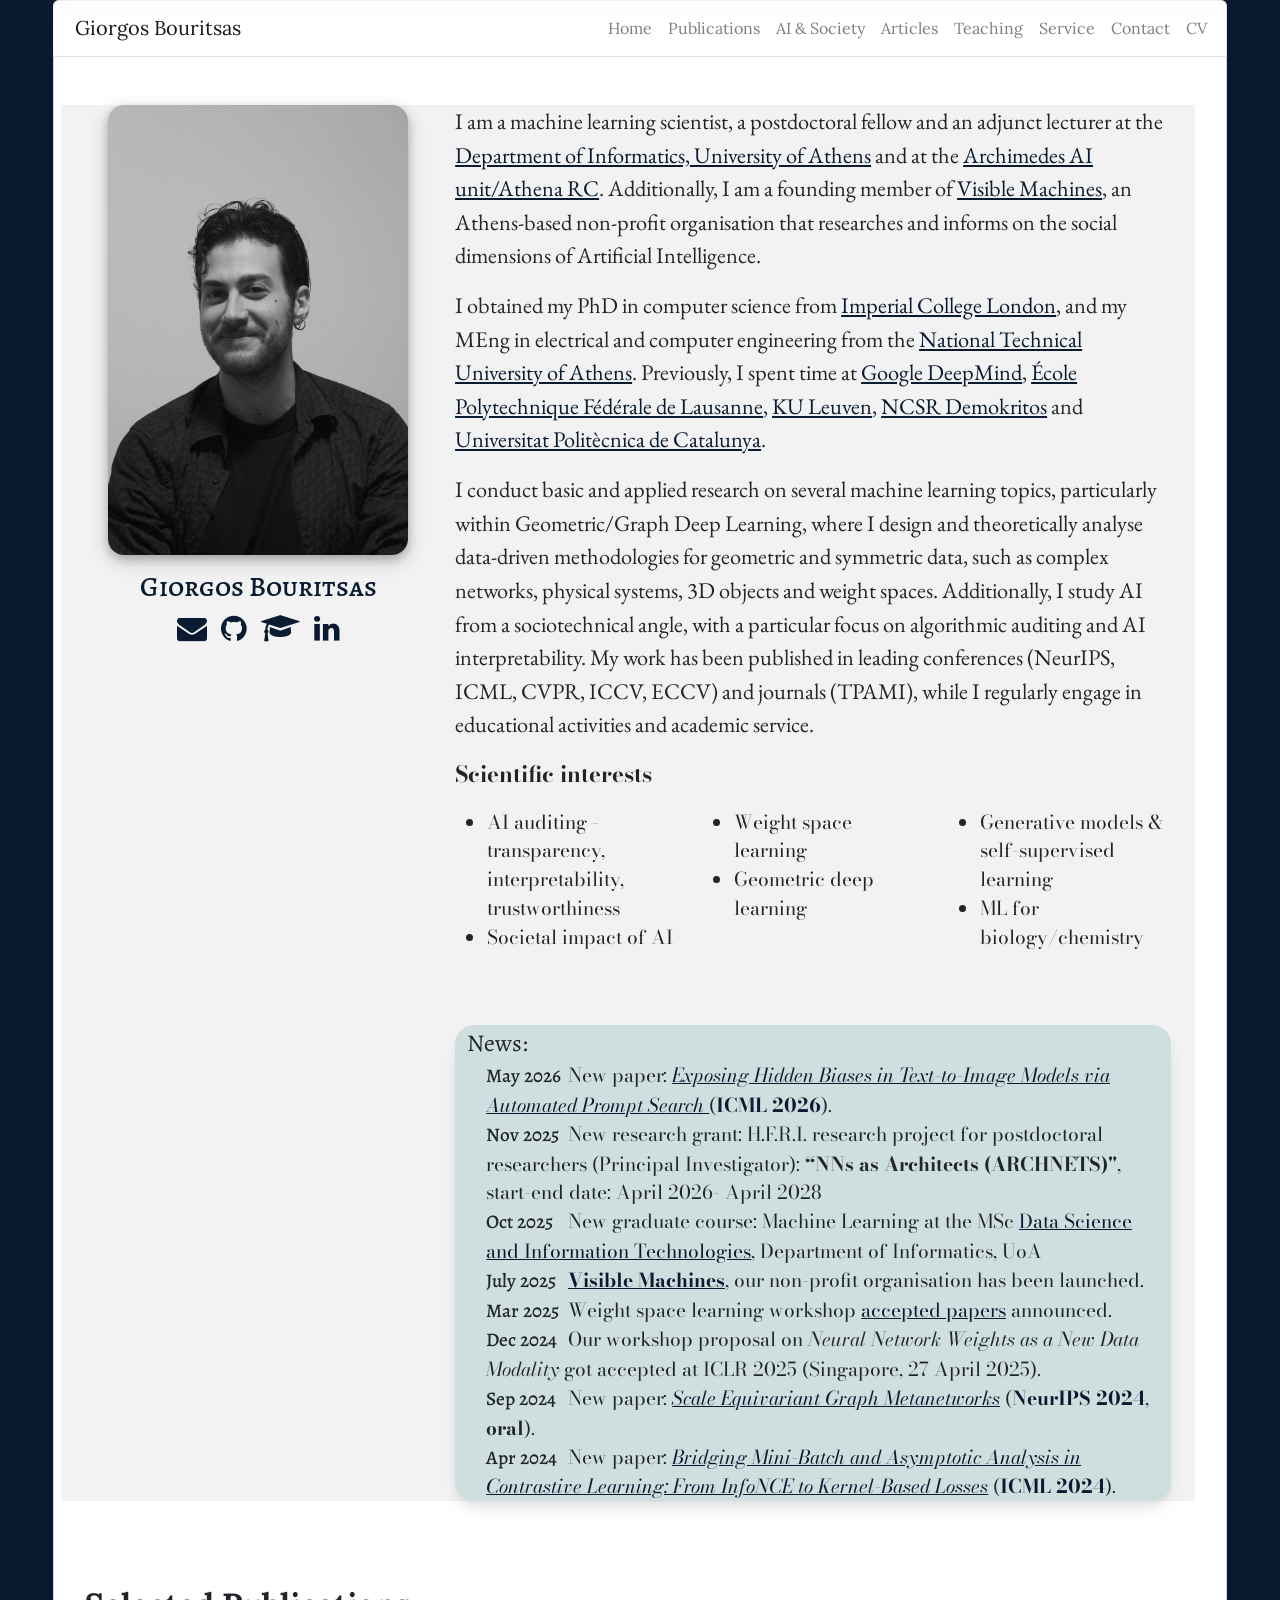
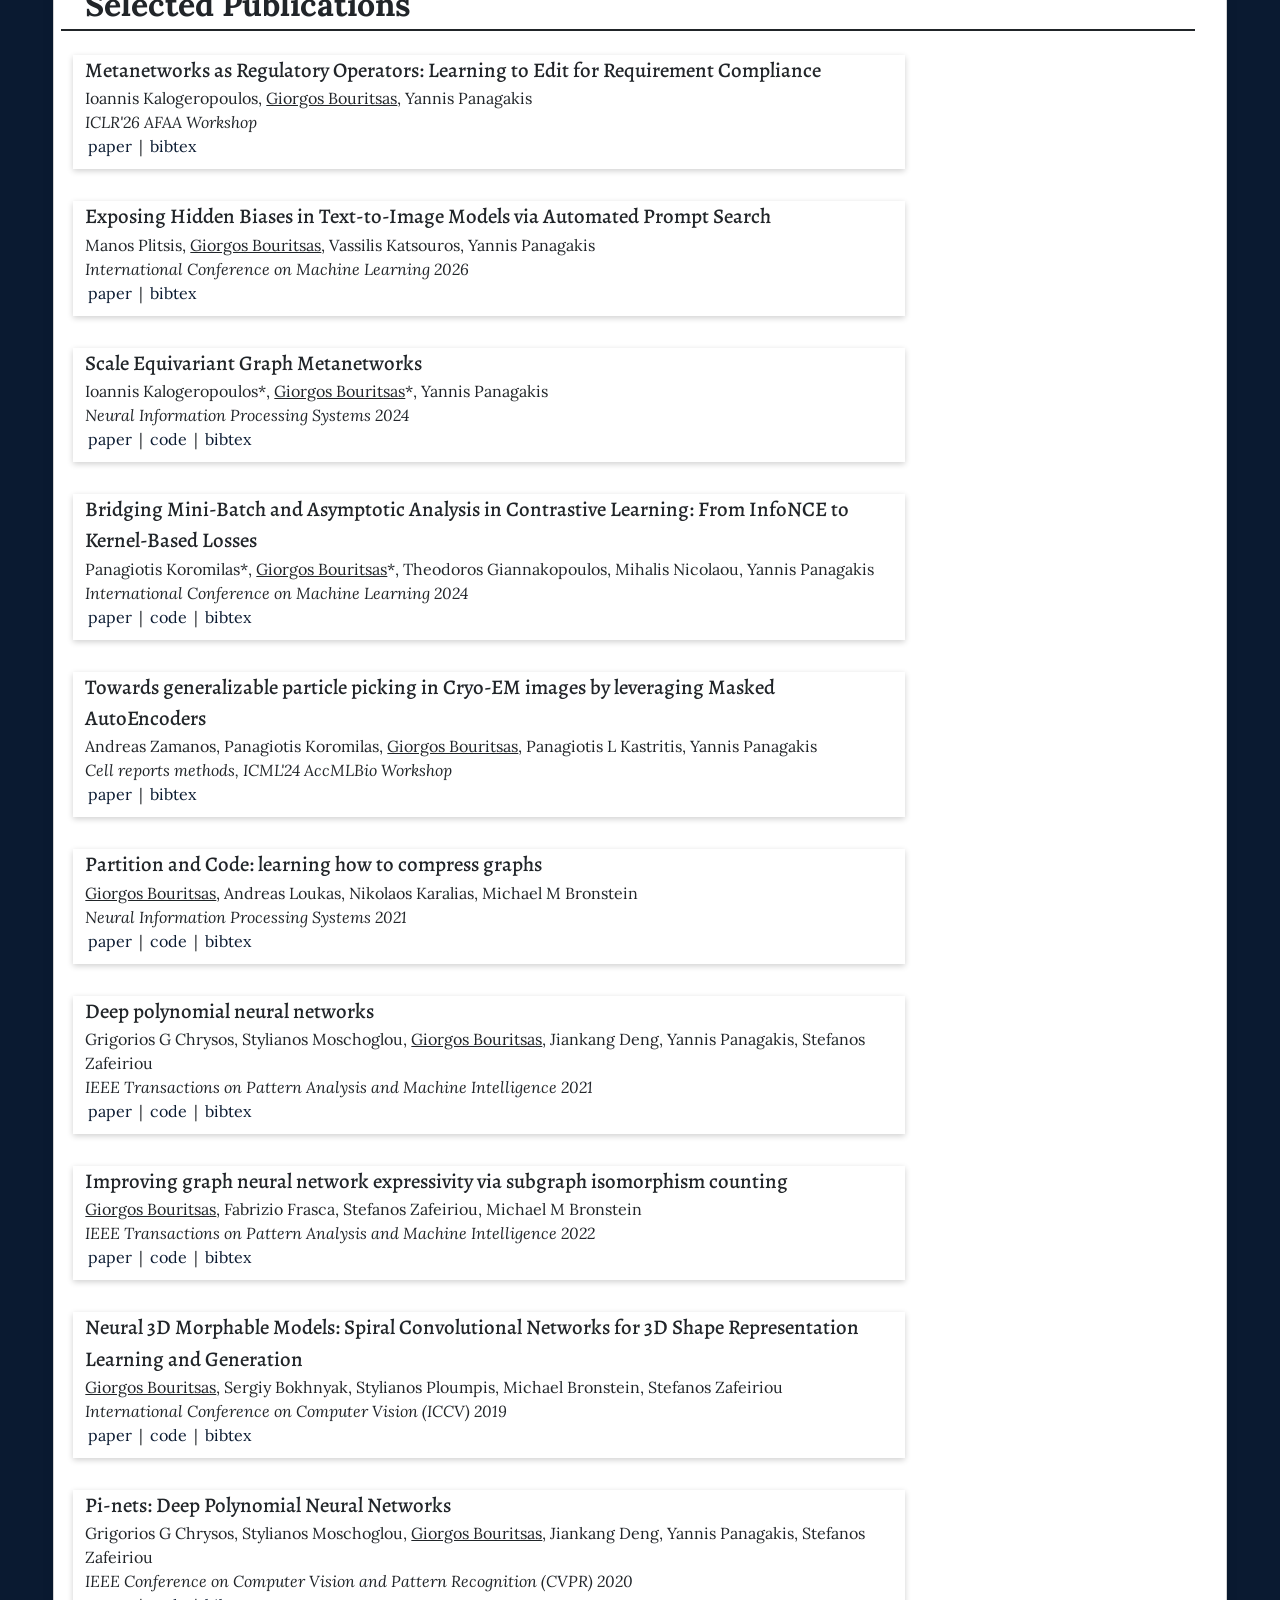
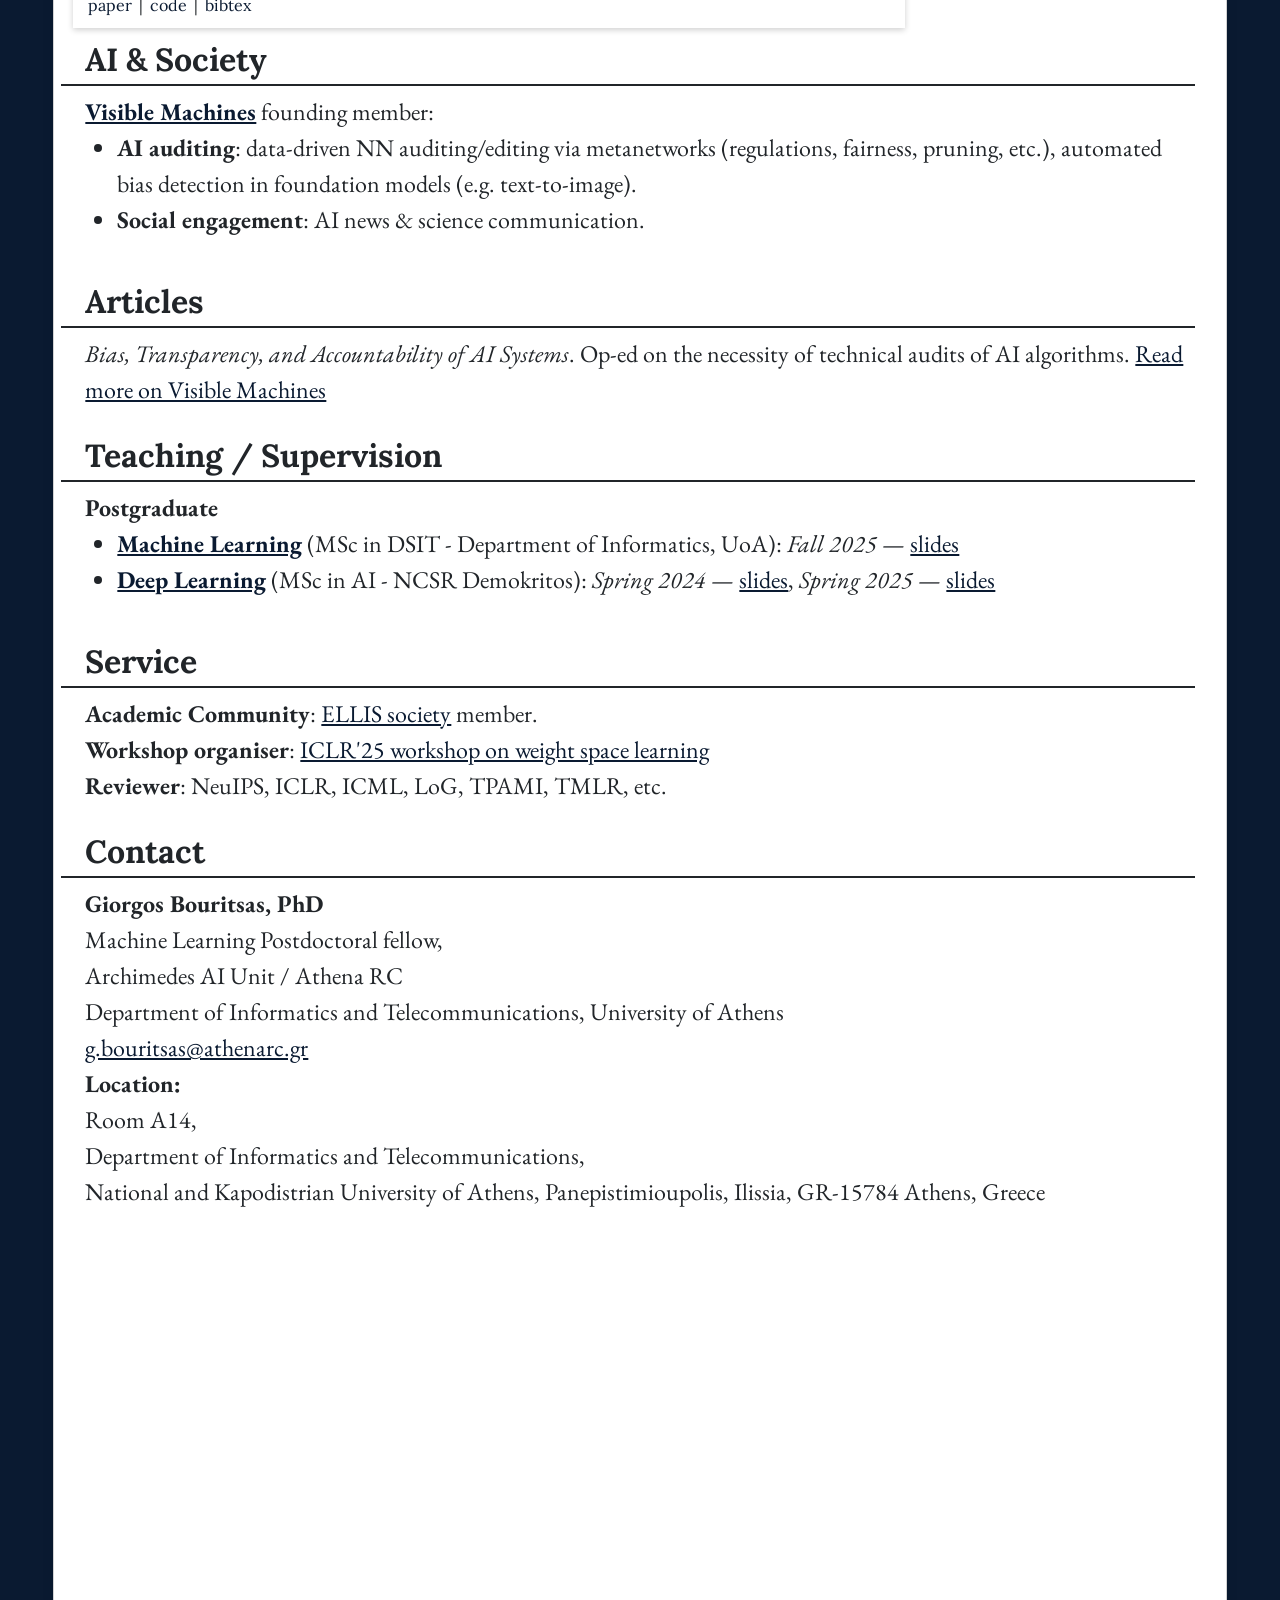
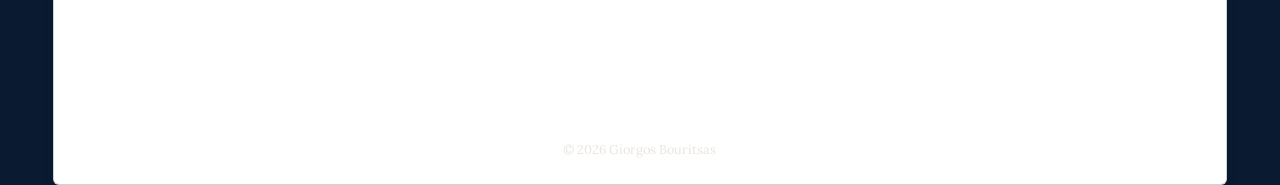
==== index.html @ 0e23f1e1 "deploy: 2d265e0dd29167b93cef895e9d491ebdaa97f7e2" ====
<!DOCTYPE html>
<html lang="en">
<head>
	<meta name="generator" content="Hugo 0.161.1">
  <meta charset="utf-8">
  <meta name="viewport" content="width=device-width, initial-scale=1, shrink-to-fit=no">
  <title>Giorgos Bouritsas</title>

  
  <link rel="preconnect" href="https://fonts.googleapis.com">
  <link rel="preconnect" href="https://fonts.gstatic.com" crossorigin>
  <link href="https://fonts.googleapis.com/css2?family=Alegreya:wght@500&family=Alegreya+SC&family=Lora:wght@400&display=swap" rel="stylesheet">

  
  <link crossorigin="anonymous"
        href="https://stackpath.bootstrapcdn.com/bootstrap/4.1.1/css/bootstrap.min.css"
        integrity="sha384-WskhaSGFgHYWDcbwN70/dfYBj47jz9qbsMId/iRN3ewGhXQFZCSftd1LZCfmhktB"
        rel="stylesheet">

  
  <link href="https://cdnjs.cloudflare.com/ajax/libs/font-awesome/4.7.0/css/font-awesome.min.css" rel="stylesheet">

  
  <link href="/css/css-style.css" rel="stylesheet">

  
  <link href="https://cdn.jsdelivr.net/npm/bootstrap@5.0.1/dist/css/bootstrap.min.css" rel="stylesheet">
  <script crossorigin="anonymous"
          integrity="sha384-Atwg2Pkwv9vp0ygtn1JAojH0nYbwNJLPhwyoVbhoPwBhjQPR5VtM2+xf0Uwh9KtT"
          src="https://cdn.jsdelivr.net/npm/bootstrap@5.0.1/dist/js/bootstrap.min.js"></script>

  
  <link href="https://fonts.googleapis.com/css2?family=Pacifico&family=Caveat&family=Indie+Flower&display=swap" rel="stylesheet">
  <link href="https://fonts.googleapis.com/css2?family=Bodoni+Moda:wght@400;700&display=swap" rel="stylesheet">
  <link href="https://fonts.cdnfonts.com/css/bauhaus-modern" rel="stylesheet">
  <link href="https://fonts.googleapis.com/css2?family=Poppins:wght@400;700&display=swap" rel="stylesheet">
  <link href="https://fonts.googleapis.com/css2?family=EB+Garamond:wght@400;700&display=swap" rel="stylesheet">

  
  <script src="https://identity.netlify.com/v1/netlify-identity-widget.js"></script>
  <script>
    if (window.netlifyIdentity) {
      window.netlifyIdentity.on("init", user => {
        if (!user) {
          window.netlifyIdentity.on("login", () => {
            document.location.href = "/admin/";
          });
        }
      });
    }
  </script>
</head>
<body>
<div id="outer">
  <div id="navbar">
  <nav class="navbar navbar-expand-lg navbar-light border-bottom fixed-top col-11 mx-auto">
    <div class="container-fluid">
      <button class="navbar-toggler" type="button" data-bs-toggle="collapse"
              data-bs-target="#navbarTogglerDemo03" aria-controls="navbarTogglerDemo03"
              aria-expanded="false" aria-label="Toggle navigation">
        <span class="navbar-toggler-icon"></span>
      </button>
      <a class="navbar-brand me-auto order-0 fancy-button" href="#" id="name-item">
        <span id="name-text">Giorgos Bouritsas</span>
      </a>
      <div class="collapse navbar-collapse" id="navbarTogglerDemo03">
        <ul class="navbar-nav ms-auto mt-2 mt-lg-0 order-1">
          <li class="nav-item"><a class="nav-link fancy-button" href="#">Home</a></li>
          <li class="nav-item"><a class="nav-link fancy-button" href="#publications_section">Publications</a></li>
          
          <li class="nav-item">
            <a class="nav-link fancy-button" href="#ai_society">AI &amp; Society</a>
          </li>
          
          <li class="nav-item">
            <a class="nav-link fancy-button" href="#articles">Articles</a>
          </li>
          
          <li class="nav-item">
            <a class="nav-link fancy-button" href="#teaching">Teaching</a>
          </li>
          
          <li class="nav-item">
            <a class="nav-link fancy-button" href="#service">Service</a>
          </li>
          
          <li class="nav-item">
            <a class="nav-link fancy-button" href="#contact">Contact</a>
          </li>
          
          <li class="nav-item"><a class="nav-link fancy-button" href="/files/cv.pdf">CV</a></li>
        </ul>
      </div>
    </div>
  </nav>
</div>

  

<div class="card col-11 mx-auto" id="main">
  <div class="row pt-1 m-1">

    
    <div class="row info-text">
      <div class="col-sm-4">
        <div class="text-center">
          <div class="d-block d-sm-none">
            <img alt="headshot" class="img-fluid center-block about-headshot-mobile" id="portrait-mobile"
                 src="/images/BOURITSAS_medium.jpeg" style="width:300px">
          </div>
          <div class="d-none d-sm-block">
            <img alt="headshot" class="img-fluid center-block about-headshot" id="portrait"
                 src="/images/BOURITSAS_medium.jpeg" style="width:300px">
          </div>
          <p class="h3 pt-sm-3 title-name">Giorgos Bouritsas</p>
          
          <a class="fa fa-envelope" href="mailto:g.bouritsas@athenarc.gr" target="_blank"></a>
          
          
          <a class="fa fa-github" href="https://github.com/gbouritsas" target="_blank"></a>
          
          
          <a class="fa fa-graduation-cap" href="https://scholar.google.com/citations?user=eNUJDXUAAAAJ" target="_blank"></a>
          
          
          <a class="fa fa-linkedin" href="https://www.linkedin.com/in/giorgos-bouritsas/" target="_blank"></a>
          
          
        </div>
      </div>

      <div class="col-sm-8 about-text" id="home">
        <p>I am a machine learning scientist, a postdoctoral fellow and an adjunct lecturer at the
<a href="https://www.di.uoa.gr/en" target="_blank">Department of Informatics, University of Athens</a> and at the <a href="https://archimedesai.gr/en/" target="_blank">Archimedes AI unit/Athena RC</a>.
Additionally, I am a founding member of
<a href="https://visiblemachines.gr/" target="_blank">Visible Machines</a>,
an Athens-based non-profit organisation that researches and informs on the social dimensions of Artificial Intelligence.</p>
<p>I obtained my PhD in computer science from
<a href="https://www.imperial.ac.uk/computing/" target="_blank">Imperial College London</a>,
and my MEng in electrical and computer engineering from the
<a href="https://www.ece.ntua.gr/en" target="_blank">National Technical University of Athens</a>.
Previously, I spent time at
<a href="https://deepmind.google/" target="_blank">Google DeepMind</a>,
<a href="https://lts2.epfl.ch/" target="_blank">École Polytechnique Fédérale de Lausanne</a>,
<a href="https://www.esat.kuleuven.be/psi" target="_blank">KU Leuven</a>,
<a href="https://www.iit.demokritos.gr/el/" target="_blank">NCSR Demokritos</a> and
<a href="https://imatge.upc.edu/web/" target="_blank">Universitat Politècnica de Catalunya</a>.</p>
<p>I conduct basic and applied research on several machine learning topics, particularly within
Geometric/Graph Deep Learning, where I design and theoretically analyse data-driven methodologies
for geometric and symmetric data, such as complex networks, physical systems, 3D objects and weight spaces.
Additionally, I study AI from a sociotechnical angle, with a particular focus on algorithmic auditing
and AI interpretability. My work has been published in leading conferences (NeurIPS, ICML, CVPR, ICCV, ECCV)
and journals (TPAMI), while I regularly engage in educational activities and academic service.</p>


        
        <div class="row" id="research-interests">
          <p style="font-weight:bold">Scientific interests</p>
          
          <div class="col">
            <ul>
              <li>AI auditing - transparency, interpretability, trustworthiness</li><li>Societal impact of AI</li>
            </ul>
          </div>
          
          <div class="col">
            <ul>
              <li>Weight space learning</li><li>Geometric deep learning </li>
            </ul>
          </div>
          
          <div class="col">
            <ul>
              <li>Generative models &amp; self-supervised learning</li><li>ML for biology/chemistry</li>
            </ul>
          </div>
          
        </div>

        
        <div class="container-fluid" id="news">
          <span class="news-title">News:</span>
          <div class="expandable-list">
            <ul>
              
              <li>
                <span class="news-date">May 2026</span>
                <span class="news-entry">New paper:  <a href="https://arxiv.org/abs/2512.08724" target="_blank"><i> Exposing Hidden Biases in Text-to-Image Models via Automated Prompt Search </i></a> (<strong class="news_venue">ICML 2026</strong>).</span>
              </li>
              
              <li>
                <span class="news-date">Nov 2025</span>
                <span class="news-entry">New research grant: H.F.R.I. research project for postdoctoral researchers (Principal Investigator): <strong>&ldquo;NNs as Architects (ARCHNETS)&quot;</strong>, start-end date: April 2026- April 2028</span>
              </li>
              
              <li>
                <span class="news-date">Oct 2025</span>
                <span class="news-entry">New graduate course: Machine Learning at the MSc <a href="https://dsit.di.uoa.gr/" target="_blank">Data Science and Information Technologies</a>, Department of Informatics, UoA</span>
              </li>
              
              <li>
                <span class="news-date">July 2025</span>
                <span class="news-entry"><strong><a href="https://visiblemachines.gr/" target="_blank">Visible Machines</a></strong>, our non-profit organisation has been launched.</span>
              </li>
              
              <li>
                <span class="news-date">Mar 2025</span>
                <span class="news-entry">Weight space learning workshop <a href="https://weight-space-learning.github.io/papers" target="_blank">accepted papers</a> announced.</span>
              </li>
              
              <li>
                <span class="news-date">Dec 2024</span>
                <span class="news-entry">Our workshop proposal on <i>Neural Network Weights as a New Data Modality</i> got accepted at ICLR 2025 (Singapore, 27 April 2025).</span>
              </li>
              
              <li>
                <span class="news-date">Sep 2024</span>
                <span class="news-entry">New paper:  <a href="https://openreview.net/pdf?id=8Fxqn1tZM1" target="_blank"><i>Scale Equivariant Graph Metanetworks</i></a> (<strong class="news_venue">NeurIPS 2024</strong>, <strong>oral</strong>).</span>
              </li>
              
              <li>
                <span class="news-date">Apr 2024</span>
                <span class="news-entry">New paper:  <a href="https://openreview.net/pdf?id=SvvvB5t5EW" target="_blank"><i>Bridging Mini-Batch and Asymptotic Analysis in Contrastive Learning: From InfoNCE to Kernel-Based Losses</i></a> (<strong class="news_venue">ICML 2024</strong>).</span>
              </li>
              
            </ul>
          </div>
        </div>
      </div>
    </div>

    
    <a name="publications"></a>
    <div class="row content-header" id="publications_section">
      <div class="col pr-0"><p>Selected Publications</p></div>
    </div>
    
    <div class="row content-summary pt-4 pb-2">
      <div class="col-xs col-sm-9 my-pub">
        <p class="publication-title">Metanetworks as Regulatory Operators: Learning to Edit for Requirement Compliance</p>
        <p class="publication-authors">
          Ioannis Kalogeropoulos, <u>Giorgos Bouritsas</u>, Yannis Panagakis
        </p>
        <p class="publication-venue">ICLR&#39;26 AFAA Workshop</p>
        <div class="d-flex flex-row flex-wrap pub-links">
          <span><a class="publication-link btn-sm badge-button fancy-button" href="https://arxiv.org/abs/2512.15469" role="button">paper</a></span>
          
          <div class="sep">|</div>
          <span>
            <a class="btn-sm badge-button fancy-button" href="javascript:void(0)" onclick="toggleBibtex(this)" role="button">bibtex</a>
          </span>
        </div>
        <div class="publication-bibtext col-6 code-area" style="display:none">
          <pre class="pup_bibtext"></pre>
          <a class="btn-sm badge-button" href="javascript:void(0)" onclick="copyBibtex(this)">Copy</a>
        </div>
      </div>
    </div>
    
    <div class="row content-summary pt-4 pb-2">
      <div class="col-xs col-sm-9 my-pub">
        <p class="publication-title">Exposing Hidden Biases in Text-to-Image Models via Automated Prompt Search</p>
        <p class="publication-authors">
          Manos Plitsis, <u>Giorgos Bouritsas</u>, Vassilis Katsouros, Yannis Panagakis
        </p>
        <p class="publication-venue">International Conference on Machine Learning 2026</p>
        <div class="d-flex flex-row flex-wrap pub-links">
          <span><a class="publication-link btn-sm badge-button fancy-button" href="https://arxiv.org/abs/2512.08724" role="button">paper</a></span>
          
          <div class="sep">|</div>
          <span>
            <a class="btn-sm badge-button fancy-button" href="javascript:void(0)" onclick="toggleBibtex(this)" role="button">bibtex</a>
          </span>
        </div>
        <div class="publication-bibtext col-6 code-area" style="display:none">
          <pre class="pup_bibtext">@inproceedings{plitsis2026exposing,
  title={Exposing Hidden Biases in Text-to-Image Models via Automated Prompt Search},
  author={Plitsis, Manos and Bouritsas, Giorgos and Katsouros, Vassilis and Panagakis, Yannis},
  booktitle={International Conference on Machine Learning},
  year={2026}
}</pre>
          <a class="btn-sm badge-button" href="javascript:void(0)" onclick="copyBibtex(this)">Copy</a>
        </div>
      </div>
    </div>
    
    <div class="row content-summary pt-4 pb-2">
      <div class="col-xs col-sm-9 my-pub">
        <p class="publication-title">Scale Equivariant Graph Metanetworks</p>
        <p class="publication-authors">
          Ioannis Kalogeropoulos*, <u>Giorgos Bouritsas</u>*, Yannis Panagakis
        </p>
        <p class="publication-venue">Neural Information Processing Systems 2024</p>
        <div class="d-flex flex-row flex-wrap pub-links">
          <span><a class="publication-link btn-sm badge-button fancy-button" href="https://openreview.net/pdf?id=8Fxqn1tZM1" role="button">paper</a></span>
          
          <div class="sep">|</div>
          <span><a class="publication-code btn-sm badge-button fancy-button" href="https://github.com/jkalogero/scalegmn" role="button">code</a></span>
          
          <div class="sep">|</div>
          <span>
            <a class="btn-sm badge-button fancy-button" href="javascript:void(0)" onclick="toggleBibtex(this)" role="button">bibtex</a>
          </span>
        </div>
        <div class="publication-bibtext col-6 code-area" style="display:none">
          <pre class="pup_bibtext">@inproceedings{
kalogeropoulos2024scale,
title={Scale Equivariant Graph Metanetworks},
author={Ioannis Kalogeropoulos and Giorgos Bouritsas and Yannis Panagakis},
booktitle={The Thirty-eighth Annual Conference on Neural Information Processing Systems},
year={2024},
url={https://openreview.net/forum?id=8Fxqn1tZM1}
}</pre>
          <a class="btn-sm badge-button" href="javascript:void(0)" onclick="copyBibtex(this)">Copy</a>
        </div>
      </div>
    </div>
    
    <div class="row content-summary pt-4 pb-2">
      <div class="col-xs col-sm-9 my-pub">
        <p class="publication-title">Bridging Mini-Batch and Asymptotic Analysis in Contrastive Learning: From InfoNCE to Kernel-Based Losses</p>
        <p class="publication-authors">
          Panagiotis Koromilas*, <u>Giorgos Bouritsas</u>*, Theodoros Giannakopoulos, Mihalis Nicolaou, Yannis Panagakis
        </p>
        <p class="publication-venue">International Conference on Machine Learning 2024</p>
        <div class="d-flex flex-row flex-wrap pub-links">
          <span><a class="publication-link btn-sm badge-button fancy-button" href="https://openreview.net/pdf?id=SvvvB5t5EW" role="button">paper</a></span>
          
          <div class="sep">|</div>
          <span><a class="publication-code btn-sm badge-button fancy-button" href="https://github.com/pakoromilas/DHEL-KCL" role="button">code</a></span>
          
          <div class="sep">|</div>
          <span>
            <a class="btn-sm badge-button fancy-button" href="javascript:void(0)" onclick="toggleBibtex(this)" role="button">bibtex</a>
          </span>
        </div>
        <div class="publication-bibtext col-6 code-area" style="display:none">
          <pre class="pup_bibtext">@inproceedings{koromilasbridging,
  title={Bridging Mini-Batch and Asymptotic Analysis in Contrastive Learning},
  author={Koromilas, Panagiotis and Bouritsas, Giorgos and Giannakopoulos, Theodoros and Nicolaou, Mihalis and Panagakis, Yannis},
  booktitle={Forty-first International Conference on Machine Learning},
  year={2024}
}</pre>
          <a class="btn-sm badge-button" href="javascript:void(0)" onclick="copyBibtex(this)">Copy</a>
        </div>
      </div>
    </div>
    
    <div class="row content-summary pt-4 pb-2">
      <div class="col-xs col-sm-9 my-pub">
        <p class="publication-title">Towards generalizable particle picking in Cryo-EM images by leveraging Masked AutoEncoders</p>
        <p class="publication-authors">
          Andreas Zamanos, Panagiotis Koromilas, <u>Giorgos Bouritsas</u>, Panagiotis L Kastritis, Yannis Panagakis
        </p>
        <p class="publication-venue">Cell reports methods, ICML&#39;24 AccMLBio Workshop</p>
        <div class="d-flex flex-row flex-wrap pub-links">
          <span><a class="publication-link btn-sm badge-button fancy-button" href="https://openreview.net/pdf?id=0gOL4G02CG" role="button">paper</a></span>
          
          <div class="sep">|</div>
          <span>
            <a class="btn-sm badge-button fancy-button" href="javascript:void(0)" onclick="toggleBibtex(this)" role="button">bibtex</a>
          </span>
        </div>
        <div class="publication-bibtext col-6 code-area" style="display:none">
          <pre class="pup_bibtext">@article{zamanos2025self,
  title={Self-supervised learning for generalizable particle picking in cryo-EM micrographs},
  author={Zamanos, Andreas and Koromilas, Panagiotis and Bouritsas, Giorgos and Kastritis, Panagiotis L and Panagakis, Yannis},
  journal={Cell reports methods},
  volume={5},
  number={7},
  year={2025},
  publisher={Elsevier}
}</pre>
          <a class="btn-sm badge-button" href="javascript:void(0)" onclick="copyBibtex(this)">Copy</a>
        </div>
      </div>
    </div>
    
    <div class="row content-summary pt-4 pb-2">
      <div class="col-xs col-sm-9 my-pub">
        <p class="publication-title">Partition and Code: learning how to compress graphs</p>
        <p class="publication-authors">
          <u>Giorgos Bouritsas</u>, Andreas Loukas, Nikolaos Karalias, Michael M Bronstein
        </p>
        <p class="publication-venue">Neural Information Processing Systems 2021</p>
        <div class="d-flex flex-row flex-wrap pub-links">
          <span><a class="publication-link btn-sm badge-button fancy-button" href="https://proceedings.neurips.cc/paper_files/paper/2021/file/9a4d6e8685bd057e4f68930bd7c8ecc0-Paper.pdf" role="button">paper</a></span>
          
          <div class="sep">|</div>
          <span><a class="publication-code btn-sm badge-button fancy-button" href="https://github.com/gbouritsas/PnC/" role="button">code</a></span>
          
          <div class="sep">|</div>
          <span>
            <a class="btn-sm badge-button fancy-button" href="javascript:void(0)" onclick="toggleBibtex(this)" role="button">bibtex</a>
          </span>
        </div>
        <div class="publication-bibtext col-6 code-area" style="display:none">
          <pre class="pup_bibtext">@article{bouritsas2021partition,
  title={Partition and code: learning how to compress graphs},
  author={Bouritsas, Giorgos and Loukas, Andreas and Karalias, Nikolaos and Bronstein, Michael},
  journal={Advances in Neural Information Processing Systems},
  volume={34},
  pages={18603--18619},
  year={2021}
}</pre>
          <a class="btn-sm badge-button" href="javascript:void(0)" onclick="copyBibtex(this)">Copy</a>
        </div>
      </div>
    </div>
    
    <div class="row content-summary pt-4 pb-2">
      <div class="col-xs col-sm-9 my-pub">
        <p class="publication-title">Deep polynomial neural networks</p>
        <p class="publication-authors">
          Grigorios G Chrysos, Stylianos Moschoglou, <u>Giorgos Bouritsas</u>, Jiankang Deng, Yannis Panagakis, Stefanos Zafeiriou
        </p>
        <p class="publication-venue">IEEE Transactions on Pattern Analysis and Machine Intelligence 2021</p>
        <div class="d-flex flex-row flex-wrap pub-links">
          <span><a class="publication-link btn-sm badge-button fancy-button" href="https://ieeexplore.ieee.org/stamp/stamp.jsp?tp=&amp;arnumber=9353253" role="button">paper</a></span>
          
          <div class="sep">|</div>
          <span><a class="publication-code btn-sm badge-button fancy-button" href="https://github.com/grigorisg9gr/polynomial_nets" role="button">code</a></span>
          
          <div class="sep">|</div>
          <span>
            <a class="btn-sm badge-button fancy-button" href="javascript:void(0)" onclick="toggleBibtex(this)" role="button">bibtex</a>
          </span>
        </div>
        <div class="publication-bibtext col-6 code-area" style="display:none">
          <pre class="pup_bibtext">@article{chrysos2021deep,
  title={Deep polynomial neural networks},
  author={Chrysos, Grigorios G and others},
  journal={IEEE TPAMI},
  volume={44},
  number={8},
  pages={4021--4034},
  year={2021}
}</pre>
          <a class="btn-sm badge-button" href="javascript:void(0)" onclick="copyBibtex(this)">Copy</a>
        </div>
      </div>
    </div>
    
    <div class="row content-summary pt-4 pb-2">
      <div class="col-xs col-sm-9 my-pub">
        <p class="publication-title">Improving graph neural network expressivity via subgraph isomorphism counting</p>
        <p class="publication-authors">
          <u>Giorgos Bouritsas</u>, Fabrizio Frasca, Stefanos Zafeiriou, Michael M Bronstein
        </p>
        <p class="publication-venue">IEEE Transactions on Pattern Analysis and Machine Intelligence 2022</p>
        <div class="d-flex flex-row flex-wrap pub-links">
          <span><a class="publication-link btn-sm badge-button fancy-button" href="https://ieeexplore.ieee.org/stamp/stamp.jsp?tp=&amp;arnumber=9721082" role="button">paper</a></span>
          
          <div class="sep">|</div>
          <span><a class="publication-code btn-sm badge-button fancy-button" href="https://github.com/gbouritsas/GSN/" role="button">code</a></span>
          
          <div class="sep">|</div>
          <span>
            <a class="btn-sm badge-button fancy-button" href="javascript:void(0)" onclick="toggleBibtex(this)" role="button">bibtex</a>
          </span>
        </div>
        <div class="publication-bibtext col-6 code-area" style="display:none">
          <pre class="pup_bibtext">@article{bouritsas2022improving,
  title={Improving graph neural network expressivity via subgraph isomorphism counting},
  author={Bouritsas, Giorgos and Frasca, Fabrizio and Zafeiriou, Stefanos and Bronstein, Michael M},
  journal={IEEE TPAMI},
  volume={45},
  number={1},
  pages={657--668},
  year={2022}
}</pre>
          <a class="btn-sm badge-button" href="javascript:void(0)" onclick="copyBibtex(this)">Copy</a>
        </div>
      </div>
    </div>
    
    <div class="row content-summary pt-4 pb-2">
      <div class="col-xs col-sm-9 my-pub">
        <p class="publication-title">Neural 3D Morphable Models: Spiral Convolutional Networks for 3D Shape Representation Learning and Generation</p>
        <p class="publication-authors">
          <u>Giorgos Bouritsas</u>, Sergiy Bokhnyak, Stylianos Ploumpis, Michael Bronstein, Stefanos Zafeiriou
        </p>
        <p class="publication-venue">International Conference on Computer Vision (ICCV) 2019</p>
        <div class="d-flex flex-row flex-wrap pub-links">
          <span><a class="publication-link btn-sm badge-button fancy-button" href="https://openaccess.thecvf.com/content_ICCV_2019/papers/Bouritsas_Neural_3D_Morphable_Models_Spiral_Convolutional_Networks_for_3D_Shape_ICCV_2019_paper.pdf" role="button">paper</a></span>
          
          <div class="sep">|</div>
          <span><a class="publication-code btn-sm badge-button fancy-button" href="https://github.com/gbouritsas/Neural3DMM" role="button">code</a></span>
          
          <div class="sep">|</div>
          <span>
            <a class="btn-sm badge-button fancy-button" href="javascript:void(0)" onclick="toggleBibtex(this)" role="button">bibtex</a>
          </span>
        </div>
        <div class="publication-bibtext col-6 code-area" style="display:none">
          <pre class="pup_bibtext">@inproceedings{bouritsas2019neural,
  title={Neural 3d morphable models},
  author={Bouritsas, Giorgos and Bokhnyak, Sergiy and Ploumpis, Stylianos and Bronstein, Michael and Zafeiriou, Stefanos},
  booktitle={ICCV},
  pages={7213--7222},
  year={2019}
}</pre>
          <a class="btn-sm badge-button" href="javascript:void(0)" onclick="copyBibtex(this)">Copy</a>
        </div>
      </div>
    </div>
    
    <div class="row content-summary pt-4 pb-2">
      <div class="col-xs col-sm-9 my-pub">
        <p class="publication-title">Pi-nets: Deep Polynomial Neural Networks</p>
        <p class="publication-authors">
          Grigorios G Chrysos, Stylianos Moschoglou, <u>Giorgos Bouritsas</u>, Jiankang Deng, Yannis Panagakis, Stefanos Zafeiriou
        </p>
        <p class="publication-venue">IEEE Conference on Computer Vision and Pattern Recognition (CVPR) 2020</p>
        <div class="d-flex flex-row flex-wrap pub-links">
          <span><a class="publication-link btn-sm badge-button fancy-button" href="https://openaccess.thecvf.com/content_CVPR_2020/papers/Chrysos_P-nets_Deep_Polynomial_Neural_Networks_CVPR_2020_paper.pdf" role="button">paper</a></span>
          
          <div class="sep">|</div>
          <span><a class="publication-code btn-sm badge-button fancy-button" href="https://github.com/grigorisg9gr/polynomial_nets" role="button">code</a></span>
          
          <div class="sep">|</div>
          <span>
            <a class="btn-sm badge-button fancy-button" href="javascript:void(0)" onclick="toggleBibtex(this)" role="button">bibtex</a>
          </span>
        </div>
        <div class="publication-bibtext col-6 code-area" style="display:none">
          <pre class="pup_bibtext">@inproceedings{chrysos2020p,
  title={P-nets: Deep polynomial neural networks},
  author={Chrysos, Grigorios G and others},
  booktitle={CVPR},
  pages={7325--7335},
  year={2020}
}</pre>
          <a class="btn-sm badge-button" href="javascript:void(0)" onclick="copyBibtex(this)">Copy</a>
        </div>
      </div>
    </div>
    

    
    
    <div class="row content-header" id="ai_society">
      <div class="col pr-0"><p>AI &amp; Society</p></div>
    </div>
    <div class="section-content mt-2 mb-4">
      <p><strong><a href="https://visiblemachines.gr/">Visible Machines</a></strong> founding member:</p>
<ul>
<li><strong>AI auditing</strong>: data-driven NN auditing/editing via metanetworks (regulations, fairness, pruning, etc.), automated bias detection in foundation models (e.g. text-to-image).</li>
<li><strong>Social engagement</strong>: AI news &amp; science communication.</li>
</ul>
      
    </div>
    
    <div class="row content-header" id="articles">
      <div class="col pr-0"><p>Articles</p></div>
    </div>
    <div class="section-content mt-2 mb-4">
      <em>Bias, Transparency, and Accountability of AI Systems</em>. Op-ed on the necessity of technical audits of AI algorithms. <a href="https://visiblemachines.gr/en/node/154">Read more on Visible Machines</a>
      
    </div>
    
    <div class="row content-header" id="teaching">
      <div class="col pr-0"><p>Teaching / Supervision</p></div>
    </div>
    <div class="section-content mt-2 mb-4">
      <p><strong>Postgraduate</strong></p>
<ul>
<li>
<p><strong><a href="https://eclass.uoa.gr/courses/DI443/">Machine Learning</a></strong> (MSc in DSIT - Department of Informatics, UoA): <em>Fall 2025</em> — <a href="https://drive.google.com/drive/u/0/folders/11O0yzENT6y2c8ZH-d10Mzy80tij0XuGB">slides</a></p>
</li>
<li>
<p><strong><a href="https://msc-ai.iit.demokritos.gr/en/classes/deep-learning">Deep Learning</a></strong> (MSc in AI - NCSR Demokritos): <em>Spring 2024</em> — <a href="https://drive.google.com/drive/folders/1eZ_cbhfERj8_L4L84cn9EgnIf-nOHP8B">slides</a>, <em>Spring 2025</em> — <a href="https://drive.google.com/drive/folders/1qo6KdGuGLkxbEExrTrQ2BciU5ygUwPDy?usp=sharing">slides</a></p>
</li>
</ul>

      
    </div>
    
    <div class="row content-header" id="service">
      <div class="col pr-0"><p>Service</p></div>
    </div>
    <div class="section-content mt-2 mb-4">
      <p><strong>Academic Community</strong>: <a href="https://ellis.eu/">ELLIS society</a> member.</p>
<p><strong>Workshop organiser</strong>: <a href="https://weight-space-learning.github.io/">ICLR'25 workshop on weight space learning</a></p>
<p><strong>Reviewer</strong>: NeuIPS, ICLR, ICML, LoG, TPAMI, TMLR, etc.</p>

      
    </div>
    
    <div class="row content-header" id="contact">
      <div class="col pr-0"><p>Contact</p></div>
    </div>
    <div class="section-content mt-2 mb-4">
      <p><strong>Giorgos Bouritsas, PhD</strong></p>
<p>Machine Learning Postdoctoral fellow,</p>
<p>Archimedes AI Unit / Athena RC</p>
<p>Department of Informatics and Telecommunications, University of Athens</p>
<p><a href="mailto:g.bouritsas@athenarc.gr">g.bouritsas@athenarc.gr</a></p>
<p><strong>Location:</strong></p>
<p>Room A14,</p>
<p>Department of Informatics and Telecommunications,</p>
<p>National and Kapodistrian University of Athens, Panepistimioupolis, Ilissia, GR-15784 Athens, Greece</p>

      
      <iframe src="https://www.google.com/maps/embed?pb=!1m14!1m8!1m3!1d12581.541160873434!2d23.7665108!3d37.9681368!3m2!1i1024!2i768!4f13.1!3m3!1m2!1s0x0%3A0x9e1a1dd511c44165!2sDepartment%20of%20Informatics%20and%20Telecommunications!5e0!3m2!1sen!2sgr!4v1652990436875!5m2!1sen!2sgr"
              width="600" height="450" style="border:0;margin-top:1em;" allowfullscreen="" loading="lazy"
              referrerpolicy="no-referrer-when-downgrade"></iframe>
      
    </div>
    

  </div>

  <footer class="footer-text">
    <div class="container-fluid p-0 m-0">
      <div class="row no-gutters text-center d-flex justify-content-center m-0">
        <div class="p-2">
          <p class="text-center">© 2026 <a href="#" id="footer-name">Giorgos Bouritsas</a></p>
        </div>
      </div>
    </div>
  </footer>
</div>

</div>
<script src="/js/bibtex.js"></script>
</body>
</html>
---- css/css-style.css ----
:root {
    /* --blue: #54A0FF; */
    --blue: #0A1A31;
    /*--blue: #0A1A31;*/
    --dark_blue: #0A1A31;
    /*--dark_blue: #295F98;*/
    --white: #ffffff;
    /*--cream: #EAE4DD;*/
    --cream: #ffffff;
}

html {
  background-color: #ffffff;
  font-size: 100%;
  height: 100%;
  margin: 0;
  padding: 0;
  /*overflow: hidden;*/
  overscroll-behavior: none;
  width: 100;
}

body {
  font-size: 1.5rem;
  font-family: 'Lato', sans-serif !important;
  font-family: 'Lora', serif !important;
  background-color: var(--dark_blue) /*#333c40*/ !important; /*#444*/
  font-family: "Bodoni MT", serif;
  scroll-behavior: smooth;
  margin: 0;
  padding: 0;
  overflow:auto  !important;
  min-height: 100%;
  height: 100%;
  width: 100%;
}

#outer {
  background-color: var(--dark_blue) /*#333c40*/ !important; /*#444*/
  margin: 0;
  padding: 0;
}

/* Link colors */
a:link {
    color: var(--blue);
}
a:visited {
    color: var(--blue);
}
a:hover {
    color: var(--blue) !important;
}
a:active {
    color: var(--blue);
}

.footer-text {
  font-size: 0.8rem;
  font-weight: lighter;
  text-decoration: none;
  margin-top: 10px !important;
  text-align: center;
  color: #eae4dd !important;
}
#footer-name {
  text-decoration: none;
  color: inherit;
}
.about-text p {
  font-size: 1.4rem;
}

.about-headshot-mobile {
  max-width: 60%;
}

.title-name {
  font-family: 'Alegreya SC', serif;
  font-size: 2.1em;
  line-height: 90%;
  font-weight:500;
  color: var(--dark_blue) !important;
}
.title-email {
  font-size: 1.2rem;
}
.title-small{
  font-size: 1.1rem;
}

.info-text {
  background-color: #f2f2f2;
}


.link-button {
  font-family: 'Alegreya', serif;
  font-size: 2rem;
  color: var(--blue);
}

.link-button-small {
  font-family: 'Alegreya', serif;
  font-size: 1.5rem;
  padding-left: .5rem;
  padding-right: .5rem;
  color: var(--blue);
}

.drop-shadow {
  box-shadow: 0 4px 8px 0 rgba(0, 0, 0, 0.2), 0 6px 20px 0 rgba(0, 0, 0, 0.19);
}

/* Style font awesome */
.fa {
  padding-left: 5px;
  padding-right: 5px;
  font-size: 30px;
  text-align: center;
  text-decoration: none;
}
.fa:hover {
  opacity: 0.7;
  text-decoration: none;
}


/* Expand/collapsible news entries */

.news-title {
  font-family: 'Alegreya', serif;
  font-size: 1.5rem;
  font-weight: 200;
}

.expandable-list ul {
  list-style-type:none;
  margin-left: 1em;
  padding-left: 0;
  margin-bottom: 0;
}

.expandable-list .extra-item {
  display: none;
}

.news-date {
  /* color: var(--blue); */
  display: inline-block;
  font-size: 1.2rem;
  font-weight: 500;
  inline-size: 4em;
  font-family: 'Alegreya', serif;
}

.news-entry {
  font-size: 1.2rem;
}

.news-expand-button {
  cursor: pointer;
  text-align: center;
  margin-left: 1em;
  color: var(--blue);
}


/* Content summaries */

.content-header {
  margin-bottom: 0px;
  border-bottom-style: solid;
  border-width: 2px;
  text-align: left;
}

.content-header col {
  padding-right: 0px;
}

.content-header p {
  font-weight: bold;
  font-size: 2.0rem;
  margin-bottom: 0px;
  margin-right: 0px;
}

.content-header-linebreak {
  height: 30px;
  margin-bottom: 15px;
  margin-top: 0px;
  margin-left: 0px;
  margin-right: 0px;
}

.publication-title {
  font-family: 'Alegreya', serif;
  /* font-variant: small-caps; */
  font-size: 1.3rem;
  font-weight:500;
  margin-bottom: 0px;
  margin-top: 0px;
  padding-top: 0px;
}
.publication-authors{
  margin-top: 0px;
  margin-bottom: 0px;
}


.publication-code {
  /*display: none;*/
}

.publication-venue {
  margin-bottom: 0;
  font-style: italic;
}

.badge-button {
  font-size: 1rem !important;
  /*background: var(--white) !important;*/
  /*line-height: 225% !important;*/
  /*margin-right: 0.25rem !important;*/
  color: var(--blue) !important;
  padding: 3px !important;
  /*margin-left: 0.25rem !important;*/
  /*border: var(--blue) 1px solid !important;*/
  text-decoration: none !important;

}

.sep {
  margin-left: 0.25rem !important;
  margin-right: 0.25rem !important;
}

.pub-links {
  margin-bottom: 0.7em;
}

.badge-button:hover {
  /*text-decoration: none;*/
  /*background: var(--blue) !important;*/
  /*color: var(--white) !important;*/
}


.full-title {
  font-family: 'Alegreya', serif;
  font-size: 3em;
  margin-top: 0px;
  margin-bottom: 0px;
  text-align: center;
  align: center;
}

.authors-list {
  margin-top: 0px;
  margin-bottom: 0px;
  font-size: 1.2em;
  text-align: center;
  align: center;
}

.plain-link {
  color: #000000 !important;
  text-decoration: underline !important;
}

.publication-status {
  margin-top: 0px;
  margin-bottom: 0px;
  font-size: 1.2em;
  text-align: center;
  align: center;
  color: var(--blue);
}
.publication-bibtext {
    margin-top: 0px;
    margin-bottom: 0px;
    font-size: 0.8em;
}
.extras {
  margin-top: 0px;
  margin-bottom: 0px;
  font-size: 1.2em;
  text-align: center;
  align: center;
  color: var(--blue);
  font-weight: bolder;
}
.hover {
  text-decoration: none;
}


.code-area {
  background-color: #f7f7f7; /* Light grey background */
  border: 1px solid #ddd; /* Light grey border */
  border-radius: 4px; /* Rounded corners */
  font-family: Consolas, "Courier New", monospace; /* Monospace font for code */
  overflow: auto; /* Horizontal scrolling for long lines */
  white-space: pre-line; /* Ensures that data is preformatted and wraps */
  word-wrap: break-word; /* Breaks long words */
  overflow: auto;
  width: 600px;
}

.card {
    border-radius: 1em;
    box-shadow: 0 10px 15px -3px rgba(0, 0, 0, 0.1), 0 4px 6px -2px rgba(0, 0, 0, 0.05) !important;
    background-color: var(--cream) !important;
    padding-top: 6em !important;
}

#news{
    /*background-color: #D1E9F6;*/
    /*background-color: #daf0fc;*/
    background-color: #7EAEB14D;
    /*background-color: #93C572;*/
    margin-top: 3em;
    border-radius: 1em;
    box-shadow: 0 10px 15px -3px rgba(0, 0, 0, 0.1), 0 4px 6px -2px rgba(0, 0, 0, 0.05) !important;
}


#main{
    padding-top: 60px;
    /*overflow:auto  !important;*/

}

#portrait, #portrait-mobile {
    border-radius: 1em;
    /* add shadow */
    box-shadow: 0 4px 8px 0 rgba(0, 0, 0, 0.2), 0 6px 20px 0 rgba(0, 0, 0, 0.19);
}


.fancy-button {
  position: relative;
  padding: 5px 10px;
  text-decoration: none;
  color: black;
  /*display: inline-block;*/
  overflow: hidden;
  transition: color 0.3s ease; /* Smooth transition of text color */
}

.fancy-button::after {
  content: '';
  position: absolute;
  bottom: 0;
  left: 50%; /* Start from the center */
  width: 0;
  height: 2px; /* Thickness of the underline */
  background-color: var(--blue); /* Color of the underline */
  transition: width 0.3s ease, left 0.3s ease; /* Animate both width and left */
  transform: translateX(-50%); /* Keep the underline centered */
}

.fancy-button:hover::after {
    width: 100%; /* Full width of the button */
    left: 50%; /* Keep the left property at 50% so it grows from the center */
    transform: translateX(-50%); /* Ensure it's centered */
}

.fancy-button:hover {
    color: var(--blue);
}

.nav-link {
    font-size: 1.5rem
    /* large !important; */

}

#publications_section {
  scroll-margin-top: 0.5em;
  padding-top: 5em;
}
.my-pub{
  /*box-shadow: 0 0px 0px 0 rgba(0, 0, 0, 0.2), 0 6px 20px 0 rgba(0, 0, 0, 0.19);*/
  box-shadow: 0 0px 0px 0 rgba(0, 0, 0, 0.2), 0 2px 6px 0 rgba(0, 0, 0, 0.19);
}

.navbar{
  /*color: #CDC2A5*/
  backdrop-filter: blur(10px) !important;
  /*background-color: rgb(246, 246, 246) !important;*/
  background-color: rgba(255, 255, 255, 0.4) !important;
  -webkit-backdrop-filter: blur(10px);
  /*margin-top: 1px;*/
  border-top-left-radius: 0.4em;
  border-top-right-radius: 0.4em;
  margin: 0 !important;

}

.publication-bibtext {
    margin-bottom: 1em !important;
  /*overflow: hidden;*/
  /*width: 500px;*/
}
.pup_bibtext {
  margin-bottom: 0 !important;
  /*float: left;*/
}
.news_venue {
  color: var(--dark_blue);
}

/*#######################*/
/*Timeline*/
.timeline {
    list-style: none;
    padding: 20px 0 20px;
    position: relative;
}

    /*vertical line*/
    .timeline:before {
        top: 4em;
        bottom: 13em;
        position: absolute;
        content: " ";
        width: 3px;
        background-color: var(--blue);
        /*left: 21.75%;*/
        left: 26%;
        margin-left: -1.5px;
        /*margin-top: 0px;*/
    }

    .timeline > li {
        margin-bottom: 4em;
        position: relative;
    }

        .timeline > li:before,
        .timeline > li:after {
            content: " ";
            display: table;
        }

        .timeline > li:after {
            clear: both;
        }

        .timeline > li > .timeline-panel {
            width: 40%;
            right: 30%;
            float: left;
            border: 1px solid #d4d4d4;
            border-radius: 2px;
            padding: 1.5em;
            position: relative;
            -webkit-box-shadow: 0 1px 6px rgba(0, 0, 0, 0.175);
            box-shadow: 0 1px 6px rgba(0, 0, 0, 0.175);
        }

        .timeline > li > .timeline-badge {
            width: 40px;
            height: 40px;
            line-height: 50px;
            font-size: 1.4em;
            text-align: center;
            position: absolute;
            top: 16px;
            left: 26.25%;
            margin-left: -25px;
            background-color: var(--cream);
            z-index: 100;
            border-top-right-radius: 50%;
            border-top-left-radius: 50%;
            border-bottom-right-radius: 50%;
            border-bottom-left-radius: 50%;
            border-color: var(--blue);
            border-style: solid;
        }

        .timeline > li.timeline-inverted > .timeline-panel {
            float: right;
        }


.timeline-title {
    margin-top: 0;
    color: var(--blue);
}

.timeline-body > p,
.timeline-body > ul {
    margin-bottom: 0;
}

    .timeline-body > p + p {
        margin-top: 5px;
    }

@media (max-width: 767px) {
    ul.timeline:before {
        left: 40px;
    }

    ul.timeline > li > .timeline-panel {
        width: calc(100% - 90px);
        width: -moz-calc(100% - 90px);
        width: -webkit-calc(100% - 90px);
        padding-right: 0;
    }

    ul.timeline > li > .timeline-badge {
        left: 15px;
        margin-left: 0;
        top: 16px;
    }

    ul.timeline > li > .timeline-panel {
        float: right;
        width: 100%;
        right: 0;

    }
    .timeline:before {
        display: none;
    }
    .timeline-badge {
        display: none;
    }

        /*ul.timeline > li > .timeline-panel:before {*/
        /*    border-left-width: 0;*/
        /*    border-right-width: 15px;*/
        /*    left: -15px;*/
        /*    right: auto;*/
        /*}*/

        /*ul.timeline > li > .timeline-panel:after {*/
        /*    border-left-width: 0;*/
        /*    border-right-width: 14px;*/
        /*    left: -14px;*/
        /*    right: auto;*/
        /*}*/
}

.time-period {
    padding: 0 !important;
    margin: 0 !important;
}
/*#######################*/

#research-interests, #news {
  font-family: 'Bodoni Moda', serif;
  font-size: 1.2rem;
}
#home {
    font-family: 'EB Garamond', serif;
}
.teaching {
    /* font-size: medium; */
    margin-top: 1em !important;
}
.teaching-paragraph {
    font-size: larger;
}

.service {
    margin-top: 1em;
}

.outstanding {
    font-size: small
}

.contact_block {
    margin-top: 1em;
}
.contact_el {
    margin-left: 0 !important;
    padding: 0 !important;
}
.contact_el a {
    margin-left: 0 !important;
    padding: 0 !important;
}
.contact_subtitle {
    margin-top: 1em !important;
}
.contact_subtitle strong{
    padding: 0 !important;
}
.map {
    margin-top: 1em;
}


.location_details {
    list-style-type: none;
    padding-left: 1em !important;

}

/* .section-content strong,
.section-content b { */
  /* font-weight: 700 !important; */
/* } */

.section-content p {
  margin-bottom: 0 !important;
  margin-top: 0 !important;
}

.section-content {
  font-family: 'EB Garamond', serif;
  font-size: 1.5rem;
}
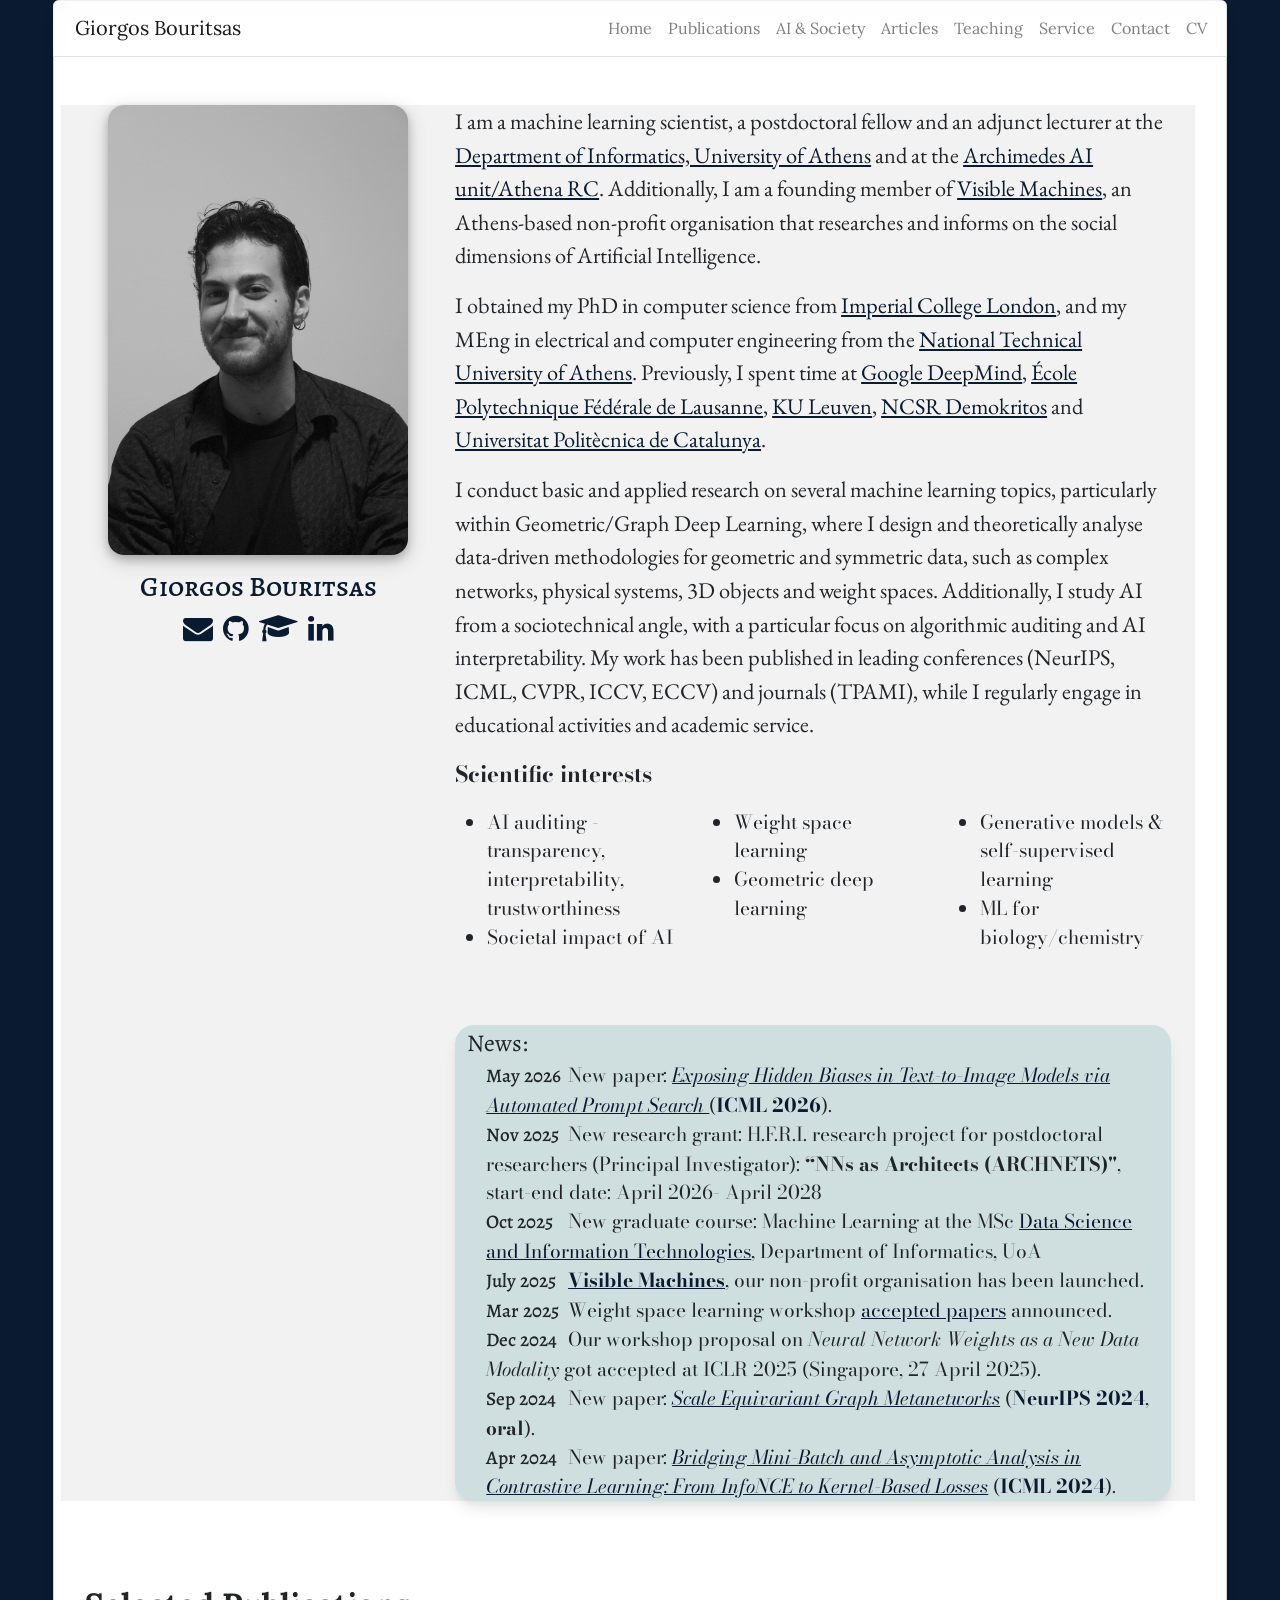
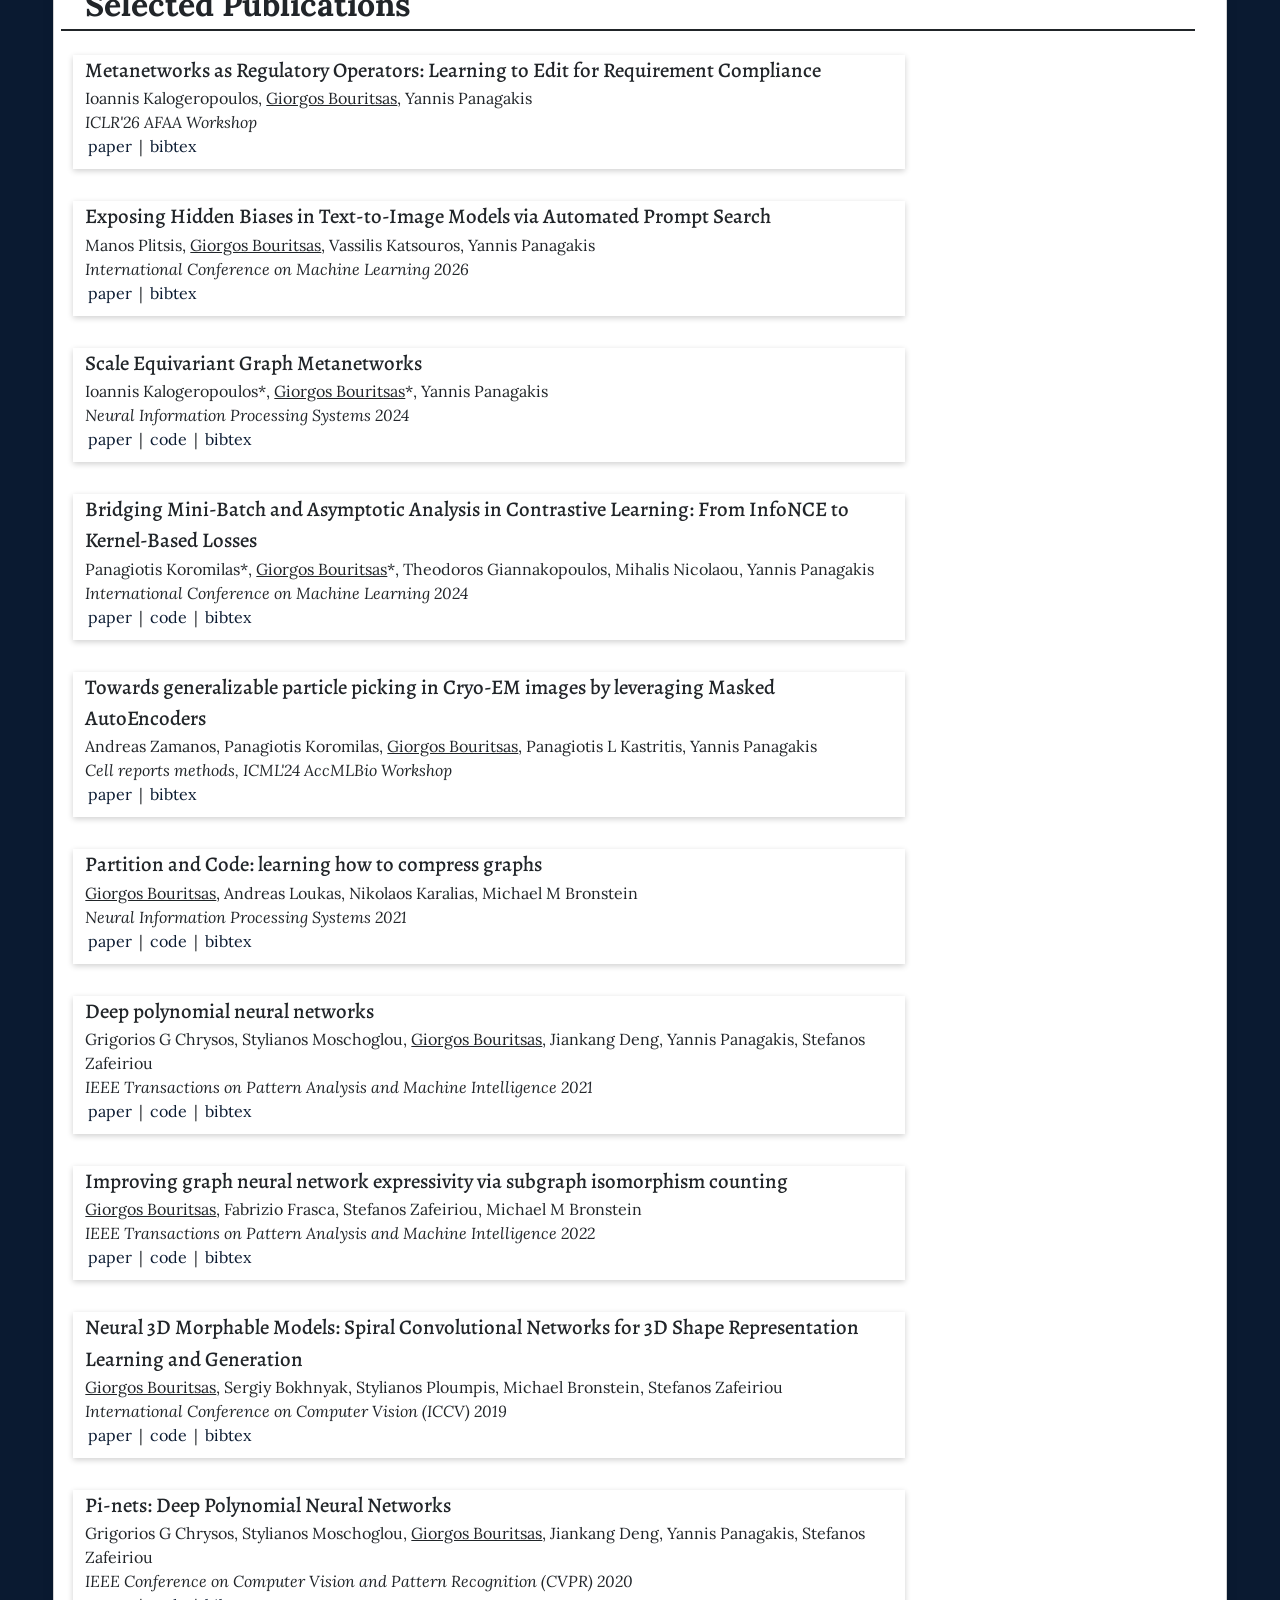
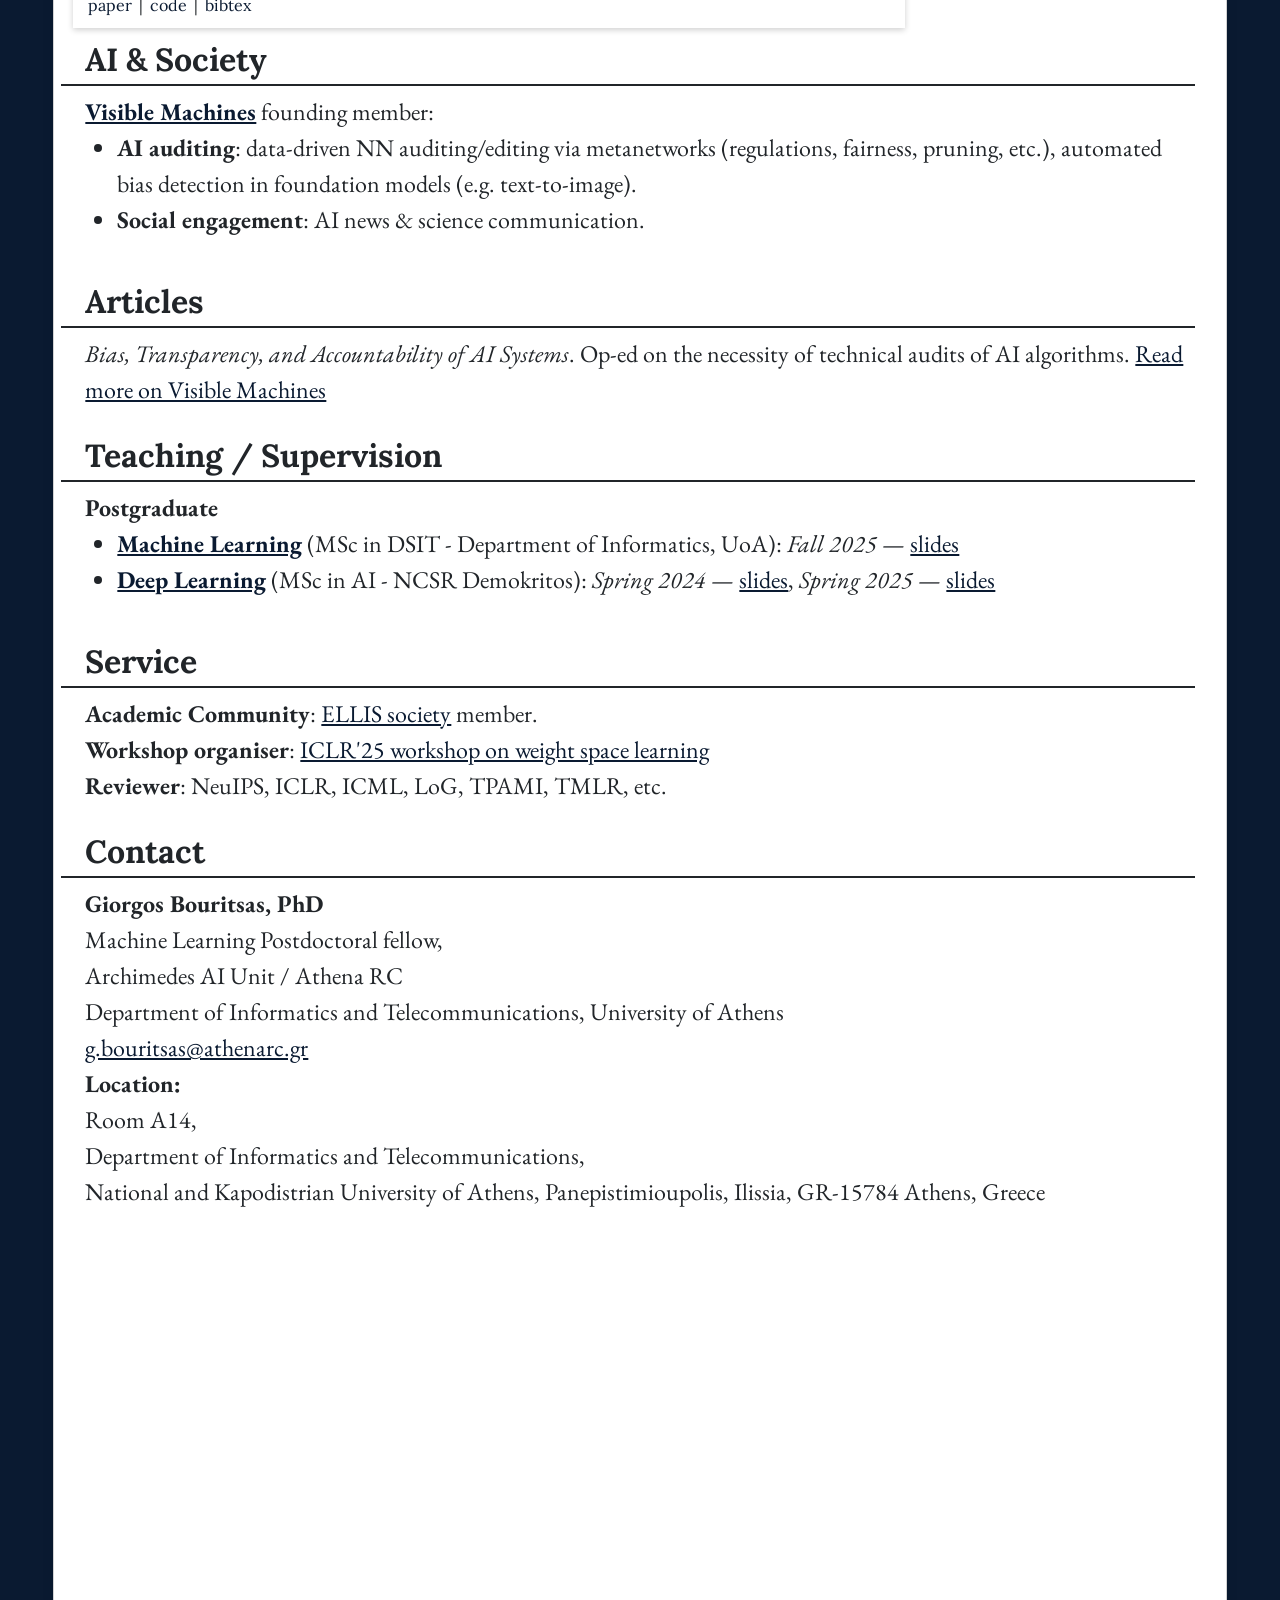
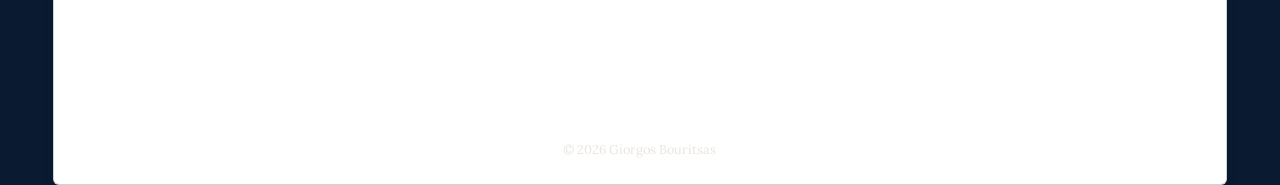
==== commit 0a3f5128: "deploy: ede9a6d837c05463c871f66d46cae057ea891169" ====
--- a/index.html
+++ b/index.html
@@ -1,368 +1,50 @@
-<!DOCTYPE html>
-<html lang="en">
-<head>
-	<meta name="generator" content="Hugo 0.161.1">
-  <meta charset="utf-8">
-  <meta name="viewport" content="width=device-width, initial-scale=1, shrink-to-fit=no">
-  <title>Giorgos Bouritsas</title>
-
-  
-  <link rel="preconnect" href="https://fonts.googleapis.com">
-  <link rel="preconnect" href="https://fonts.gstatic.com" crossorigin>
-  <link href="https://fonts.googleapis.com/css2?family=Alegreya:wght@500&family=Alegreya+SC&family=Lora:wght@400&display=swap" rel="stylesheet">
-
-  
-  <link crossorigin="anonymous"
-        href="https://stackpath.bootstrapcdn.com/bootstrap/4.1.1/css/bootstrap.min.css"
-        integrity="sha384-WskhaSGFgHYWDcbwN70/dfYBj47jz9qbsMId/iRN3ewGhXQFZCSftd1LZCfmhktB"
-        rel="stylesheet">
-
-  
-  <link href="https://cdnjs.cloudflare.com/ajax/libs/font-awesome/4.7.0/css/font-awesome.min.css" rel="stylesheet">
-
-  
-  <link href="/css/css-style.css" rel="stylesheet">
-
-  
-  <link href="https://cdn.jsdelivr.net/npm/bootstrap@5.0.1/dist/css/bootstrap.min.css" rel="stylesheet">
-  <script crossorigin="anonymous"
-          integrity="sha384-Atwg2Pkwv9vp0ygtn1JAojH0nYbwNJLPhwyoVbhoPwBhjQPR5VtM2+xf0Uwh9KtT"
-          src="https://cdn.jsdelivr.net/npm/bootstrap@5.0.1/dist/js/bootstrap.min.js"></script>
-
-  
-  <link href="https://fonts.googleapis.com/css2?family=Pacifico&family=Caveat&family=Indie+Flower&display=swap" rel="stylesheet">
-  <link href="https://fonts.googleapis.com/css2?family=Bodoni+Moda:wght@400;700&display=swap" rel="stylesheet">
-  <link href="https://fonts.cdnfonts.com/css/bauhaus-modern" rel="stylesheet">
-  <link href="https://fonts.googleapis.com/css2?family=Poppins:wght@400;700&display=swap" rel="stylesheet">
-  <link href="https://fonts.googleapis.com/css2?family=EB+Garamond:wght@400;700&display=swap" rel="stylesheet">
-
-  
-  <script src="https://identity.netlify.com/v1/netlify-identity-widget.js"></script>
-  <script>
-    if (window.netlifyIdentity) {
-      window.netlifyIdentity.on("init", user => {
-        if (!user) {
-          window.netlifyIdentity.on("login", () => {
-            document.location.href = "/admin/";
-          });
-        }
-      });
-    }
-  </script>
-</head>
-<body>
-<div id="outer">
-  <div id="navbar">
-  <nav class="navbar navbar-expand-lg navbar-light border-bottom fixed-top col-11 mx-auto">
-    <div class="container-fluid">
-      <button class="navbar-toggler" type="button" data-bs-toggle="collapse"
-              data-bs-target="#navbarTogglerDemo03" aria-controls="navbarTogglerDemo03"
-              aria-expanded="false" aria-label="Toggle navigation">
-        <span class="navbar-toggler-icon"></span>
-      </button>
-      <a class="navbar-brand me-auto order-0 fancy-button" href="#" id="name-item">
-        <span id="name-text">Giorgos Bouritsas</span>
-      </a>
-      <div class="collapse navbar-collapse" id="navbarTogglerDemo03">
-        <ul class="navbar-nav ms-auto mt-2 mt-lg-0 order-1">
-          <li class="nav-item"><a class="nav-link fancy-button" href="#">Home</a></li>
-          <li class="nav-item"><a class="nav-link fancy-button" href="#publications_section">Publications</a></li>
-          
-          <li class="nav-item">
-            <a class="nav-link fancy-button" href="#ai_society">AI &amp; Society</a>
-          </li>
-          
-          <li class="nav-item">
-            <a class="nav-link fancy-button" href="#articles">Articles</a>
-          </li>
-          
-          <li class="nav-item">
-            <a class="nav-link fancy-button" href="#teaching">Teaching</a>
-          </li>
-          
-          <li class="nav-item">
-            <a class="nav-link fancy-button" href="#service">Service</a>
-          </li>
-          
-          <li class="nav-item">
-            <a class="nav-link fancy-button" href="#contact">Contact</a>
-          </li>
-          
-          <li class="nav-item"><a class="nav-link fancy-button" href="/files/cv.pdf">CV</a></li>
-        </ul>
-      </div>
-    </div>
-  </nav>
-</div>
-
-  
-
-<div class="card col-11 mx-auto" id="main">
-  <div class="row pt-1 m-1">
-
-    
-    <div class="row info-text">
-      <div class="col-sm-4">
-        <div class="text-center">
-          <div class="d-block d-sm-none">
-            <img alt="headshot" class="img-fluid center-block about-headshot-mobile" id="portrait-mobile"
-                 src="/images/BOURITSAS_medium.jpeg" style="width:300px">
-          </div>
-          <div class="d-none d-sm-block">
-            <img alt="headshot" class="img-fluid center-block about-headshot" id="portrait"
-                 src="/images/BOURITSAS_medium.jpeg" style="width:300px">
-          </div>
-          <p class="h3 pt-sm-3 title-name">Giorgos Bouritsas</p>
-          
-          <a class="fa fa-envelope" href="mailto:g.bouritsas@athenarc.gr" target="_blank"></a>
-          
-          
-          <a class="fa fa-github" href="https://github.com/gbouritsas" target="_blank"></a>
-          
-          
-          <a class="fa fa-graduation-cap" href="https://scholar.google.com/citations?user=eNUJDXUAAAAJ" target="_blank"></a>
-          
-          
-          <a class="fa fa-linkedin" href="https://www.linkedin.com/in/giorgos-bouritsas/" target="_blank"></a>
-          
-          
-        </div>
-      </div>
-
-      <div class="col-sm-8 about-text" id="home">
-        <p>I am a machine learning scientist, a postdoctoral fellow and an adjunct lecturer at the
-<a href="https://www.di.uoa.gr/en" target="_blank">Department of Informatics, University of Athens</a> and at the <a href="https://archimedesai.gr/en/" target="_blank">Archimedes AI unit/Athena RC</a>.
+<!doctype html><html lang=en><head><meta name=generator content="Hugo 0.161.1"><meta charset=utf-8><meta name=viewport content="width=device-width,initial-scale=1,shrink-to-fit=no"><title>Giorgos Bouritsas</title><link rel=preconnect href=https://fonts.googleapis.com><link rel=preconnect href=https://fonts.gstatic.com crossorigin><link href="https://fonts.googleapis.com/css2?family=Alegreya:wght@500&family=Alegreya+SC&family=Lora:wght@400&display=swap" rel=stylesheet><link crossorigin=anonymous href=https://stackpath.bootstrapcdn.com/bootstrap/4.1.1/css/bootstrap.min.css integrity=sha384-WskhaSGFgHYWDcbwN70/dfYBj47jz9qbsMId/iRN3ewGhXQFZCSftd1LZCfmhktB rel=stylesheet><link href=https://cdnjs.cloudflare.com/ajax/libs/font-awesome/4.7.0/css/font-awesome.min.css rel=stylesheet><link href=/css/css-style.css rel=stylesheet><link href=https://cdn.jsdelivr.net/npm/bootstrap@5.0.1/dist/css/bootstrap.min.css rel=stylesheet><script crossorigin=anonymous integrity=sha384-Atwg2Pkwv9vp0ygtn1JAojH0nYbwNJLPhwyoVbhoPwBhjQPR5VtM2+xf0Uwh9KtT src=https://cdn.jsdelivr.net/npm/bootstrap@5.0.1/dist/js/bootstrap.min.js></script><link href="https://fonts.googleapis.com/css2?family=Pacifico&family=Caveat&family=Indie+Flower&display=swap" rel=stylesheet><link href="https://fonts.googleapis.com/css2?family=Bodoni+Moda:wght@400;700&display=swap" rel=stylesheet><link href=https://fonts.cdnfonts.com/css/bauhaus-modern rel=stylesheet><link href="https://fonts.googleapis.com/css2?family=Poppins:wght@400;700&display=swap" rel=stylesheet><link href="https://fonts.googleapis.com/css2?family=EB+Garamond:wght@400;700&display=swap" rel=stylesheet><script src=https://identity.netlify.com/v1/netlify-identity-widget.js></script><script>window.netlifyIdentity&&window.netlifyIdentity.on("init",e=>{e||window.netlifyIdentity.on("login",()=>{document.location.href="/admin/"})})</script></head><body><div id=outer><div id=navbar><nav class="navbar navbar-expand-lg navbar-light border-bottom fixed-top col-11 mx-auto"><div class=container-fluid><button class=navbar-toggler type=button data-bs-toggle=collapse data-bs-target=#navbarTogglerDemo03 aria-controls=navbarTogglerDemo03 aria-expanded=false aria-label="Toggle navigation">
+<span class=navbar-toggler-icon></span>
+</button>
+<a class="navbar-brand me-auto order-0 fancy-button" href=# id=name-item><span id=name-text>Giorgos Bouritsas</span></a><div class="collapse navbar-collapse" id=navbarTogglerDemo03><ul class="navbar-nav ms-auto mt-2 mt-lg-0 order-1"><li class=nav-item><a class="nav-link fancy-button" href=#>Home</a></li><li class=nav-item><a class="nav-link fancy-button" href=#publications_section>Publications</a></li><li class=nav-item><a class="nav-link fancy-button" href=#ai_society>AI & Society</a></li><li class=nav-item><a class="nav-link fancy-button" href=#articles>Articles</a></li><li class=nav-item><a class="nav-link fancy-button" href=#teaching>Teaching</a></li><li class=nav-item><a class="nav-link fancy-button" href=#service>Service</a></li><li class=nav-item><a class="nav-link fancy-button" href=#contact>Contact</a></li><li class=nav-item><a class="nav-link fancy-button" href=/files/cv.pdf>CV</a></li></ul></div></div></nav></div><div class="card col-11 mx-auto" id=main><div class="row pt-1 m-1"><div class="row info-text"><div class=col-sm-4><div class=text-center><div class="d-block d-sm-none"><img alt=headshot class="img-fluid center-block about-headshot-mobile" id=portrait-mobile src=/images/BOURITSAS_medium.jpeg style=width:300px></div><div class="d-none d-sm-block"><img alt=headshot class="img-fluid center-block about-headshot" id=portrait src=/images/BOURITSAS_medium.jpeg style=width:300px></div><p class="h3 pt-sm-3 title-name">Giorgos Bouritsas</p><a class="fa fa-envelope" href=mailto:g.bouritsas@athenarc.gr target=_blank></a><a class="fa fa-github" href=https://github.com/gbouritsas target=_blank></a><a class="fa fa-graduation-cap" href="https://scholar.google.com/citations?user=eNUJDXUAAAAJ" target=_blank></a><a class="fa fa-linkedin" href=https://www.linkedin.com/in/giorgos-bouritsas/ target=_blank></a></div></div><div class="col-sm-8 about-text" id=home><p>I am a machine learning scientist, a postdoctoral fellow and an adjunct lecturer at the
+<a href=https://www.di.uoa.gr/en target=_blank>Department of Informatics, University of Athens</a> and at the <a href=https://archimedesai.gr/en/ target=_blank>Archimedes AI unit/Athena RC</a>.
 Additionally, I am a founding member of
-<a href="https://visiblemachines.gr/" target="_blank">Visible Machines</a>,
-an Athens-based non-profit organisation that researches and informs on the social dimensions of Artificial Intelligence.</p>
-<p>I obtained my PhD in computer science from
-<a href="https://www.imperial.ac.uk/computing/" target="_blank">Imperial College London</a>,
+<a href=https://visiblemachines.gr/ target=_blank>Visible Machines</a>,
+an Athens-based non-profit organisation that researches and informs on the social dimensions of Artificial Intelligence.</p><p>I obtained my PhD in computer science from
+<a href=https://www.imperial.ac.uk/computing/ target=_blank>Imperial College London</a>,
 and my MEng in electrical and computer engineering from the
-<a href="https://www.ece.ntua.gr/en" target="_blank">National Technical University of Athens</a>.
+<a href=https://www.ece.ntua.gr/en target=_blank>National Technical University of Athens</a>.
 Previously, I spent time at
-<a href="https://deepmind.google/" target="_blank">Google DeepMind</a>,
-<a href="https://lts2.epfl.ch/" target="_blank">École Polytechnique Fédérale de Lausanne</a>,
-<a href="https://www.esat.kuleuven.be/psi" target="_blank">KU Leuven</a>,
-<a href="https://www.iit.demokritos.gr/el/" target="_blank">NCSR Demokritos</a> and
-<a href="https://imatge.upc.edu/web/" target="_blank">Universitat Politècnica de Catalunya</a>.</p>
-<p>I conduct basic and applied research on several machine learning topics, particularly within
+<a href=https://deepmind.google/ target=_blank>Google DeepMind</a>,
+<a href=https://lts2.epfl.ch/ target=_blank>École Polytechnique Fédérale de Lausanne</a>,
+<a href=https://www.esat.kuleuven.be/psi target=_blank>KU Leuven</a>,
+<a href=https://www.iit.demokritos.gr/el/ target=_blank>NCSR Demokritos</a> and
+<a href=https://imatge.upc.edu/web/ target=_blank>Universitat Politècnica de Catalunya</a>.</p><p>I conduct basic and applied research on several machine learning topics, particularly within
 Geometric/Graph Deep Learning, where I design and theoretically analyse data-driven methodologies
 for geometric and symmetric data, such as complex networks, physical systems, 3D objects and weight spaces.
 Additionally, I study AI from a sociotechnical angle, with a particular focus on algorithmic auditing
 and AI interpretability. My work has been published in leading conferences (NeurIPS, ICML, CVPR, ICCV, ECCV)
-and journals (TPAMI), while I regularly engage in educational activities and academic service.</p>
-
-
-        
-        <div class="row" id="research-interests">
-          <p style="font-weight:bold">Scientific interests</p>
-          
-          <div class="col">
-            <ul>
-              <li>AI auditing - transparency, interpretability, trustworthiness</li><li>Societal impact of AI</li>
-            </ul>
-          </div>
-          
-          <div class="col">
-            <ul>
-              <li>Weight space learning</li><li>Geometric deep learning </li>
-            </ul>
-          </div>
-          
-          <div class="col">
-            <ul>
-              <li>Generative models &amp; self-supervised learning</li><li>ML for biology/chemistry</li>
-            </ul>
-          </div>
-          
-        </div>
-
-        
-        <div class="container-fluid" id="news">
-          <span class="news-title">News:</span>
-          <div class="expandable-list">
-            <ul>
-              
-              <li>
-                <span class="news-date">May 2026</span>
-                <span class="news-entry">New paper:  <a href="https://arxiv.org/abs/2512.08724" target="_blank"><i> Exposing Hidden Biases in Text-to-Image Models via Automated Prompt Search </i></a> (<strong class="news_venue">ICML 2026</strong>).</span>
-              </li>
-              
-              <li>
-                <span class="news-date">Nov 2025</span>
-                <span class="news-entry">New research grant: H.F.R.I. research project for postdoctoral researchers (Principal Investigator): <strong>&ldquo;NNs as Architects (ARCHNETS)&quot;</strong>, start-end date: April 2026- April 2028</span>
-              </li>
-              
-              <li>
-                <span class="news-date">Oct 2025</span>
-                <span class="news-entry">New graduate course: Machine Learning at the MSc <a href="https://dsit.di.uoa.gr/" target="_blank">Data Science and Information Technologies</a>, Department of Informatics, UoA</span>
-              </li>
-              
-              <li>
-                <span class="news-date">July 2025</span>
-                <span class="news-entry"><strong><a href="https://visiblemachines.gr/" target="_blank">Visible Machines</a></strong>, our non-profit organisation has been launched.</span>
-              </li>
-              
-              <li>
-                <span class="news-date">Mar 2025</span>
-                <span class="news-entry">Weight space learning workshop <a href="https://weight-space-learning.github.io/papers" target="_blank">accepted papers</a> announced.</span>
-              </li>
-              
-              <li>
-                <span class="news-date">Dec 2024</span>
-                <span class="news-entry">Our workshop proposal on <i>Neural Network Weights as a New Data Modality</i> got accepted at ICLR 2025 (Singapore, 27 April 2025).</span>
-              </li>
-              
-              <li>
-                <span class="news-date">Sep 2024</span>
-                <span class="news-entry">New paper:  <a href="https://openreview.net/pdf?id=8Fxqn1tZM1" target="_blank"><i>Scale Equivariant Graph Metanetworks</i></a> (<strong class="news_venue">NeurIPS 2024</strong>, <strong>oral</strong>).</span>
-              </li>
-              
-              <li>
-                <span class="news-date">Apr 2024</span>
-                <span class="news-entry">New paper:  <a href="https://openreview.net/pdf?id=SvvvB5t5EW" target="_blank"><i>Bridging Mini-Batch and Asymptotic Analysis in Contrastive Learning: From InfoNCE to Kernel-Based Losses</i></a> (<strong class="news_venue">ICML 2024</strong>).</span>
-              </li>
-              
-            </ul>
-          </div>
-        </div>
-      </div>
-    </div>
-
-    
-    <a name="publications"></a>
-    <div class="row content-header" id="publications_section">
-      <div class="col pr-0"><p>Selected Publications</p></div>
-    </div>
-    
-    <div class="row content-summary pt-4 pb-2">
-      <div class="col-xs col-sm-9 my-pub">
-        <p class="publication-title">Metanetworks as Regulatory Operators: Learning to Edit for Requirement Compliance</p>
-        <p class="publication-authors">
-          Ioannis Kalogeropoulos, <u>Giorgos Bouritsas</u>, Yannis Panagakis
-        </p>
-        <p class="publication-venue">ICLR&#39;26 AFAA Workshop</p>
-        <div class="d-flex flex-row flex-wrap pub-links">
-          <span><a class="publication-link btn-sm badge-button fancy-button" href="https://arxiv.org/abs/2512.15469" role="button">paper</a></span>
-          
-          <div class="sep">|</div>
-          <span>
-            <a class="btn-sm badge-button fancy-button" href="javascript:void(0)" onclick="toggleBibtex(this)" role="button">bibtex</a>
-          </span>
-        </div>
-        <div class="publication-bibtext col-6 code-area" style="display:none">
-          <pre class="pup_bibtext"></pre>
-          <a class="btn-sm badge-button" href="javascript:void(0)" onclick="copyBibtex(this)">Copy</a>
-        </div>
-      </div>
-    </div>
-    
-    <div class="row content-summary pt-4 pb-2">
-      <div class="col-xs col-sm-9 my-pub">
-        <p class="publication-title">Exposing Hidden Biases in Text-to-Image Models via Automated Prompt Search</p>
-        <p class="publication-authors">
-          Manos Plitsis, <u>Giorgos Bouritsas</u>, Vassilis Katsouros, Yannis Panagakis
-        </p>
-        <p class="publication-venue">International Conference on Machine Learning 2026</p>
-        <div class="d-flex flex-row flex-wrap pub-links">
-          <span><a class="publication-link btn-sm badge-button fancy-button" href="https://arxiv.org/abs/2512.08724" role="button">paper</a></span>
-          
-          <div class="sep">|</div>
-          <span>
-            <a class="btn-sm badge-button fancy-button" href="javascript:void(0)" onclick="toggleBibtex(this)" role="button">bibtex</a>
-          </span>
-        </div>
-        <div class="publication-bibtext col-6 code-area" style="display:none">
-          <pre class="pup_bibtext">@inproceedings{plitsis2026exposing,
+and journals (TPAMI), while I regularly engage in educational activities and academic service.</p><div class=row id=research-interests><p style=font-weight:700>Scientific interests</p><div class=col><ul><li>AI auditing - transparency, interpretability, trustworthiness</li><li>Societal impact of AI</li></ul></div><div class=col><ul><li>Weight space learning</li><li>Geometric deep learning</li></ul></div><div class=col><ul><li>Generative models & self-supervised learning</li><li>ML for biology/chemistry</li></ul></div></div><div class=container-fluid id=news><span class=news-title>News:</span><div class=expandable-list><ul><li><span class=news-date>May 2026</span>
+<span class=news-entry>New paper: <a href=https://arxiv.org/abs/2512.08724 target=_blank><i>Exposing Hidden Biases in Text-to-Image Models via Automated Prompt Search </i></a>(<strong class=news_venue>ICML 2026</strong>).</span></li><li><span class=news-date>Nov 2025</span>
+<span class=news-entry>New research grant: H.F.R.I. research project for postdoctoral researchers (Principal Investigator): <strong>&ldquo;NNs as Architects (ARCHNETS)"</strong>, start-end date: April 2026- April 2028</span></li><li><span class=news-date>Oct 2025</span>
+<span class=news-entry>New graduate course: Machine Learning at the MSc <a href=https://dsit.di.uoa.gr/ target=_blank>Data Science and Information Technologies</a>, Department of Informatics, UoA</span></li><li><span class=news-date>July 2025</span>
+<span class=news-entry><strong><a href=https://visiblemachines.gr/ target=_blank>Visible Machines</a></strong>, our non-profit organisation has been launched.</span></li><li><span class=news-date>Mar 2025</span>
+<span class=news-entry>Weight space learning workshop <a href=https://weight-space-learning.github.io/papers target=_blank>accepted papers</a> announced.</span></li><li><span class=news-date>Dec 2024</span>
+<span class=news-entry>Our workshop proposal on <i>Neural Network Weights as a New Data Modality</i> got accepted at ICLR 2025 (Singapore, 27 April 2025).</span></li><li><span class=news-date>Sep 2024</span>
+<span class=news-entry>New paper: <a href="https://openreview.net/pdf?id=8Fxqn1tZM1" target=_blank><i>Scale Equivariant Graph Metanetworks</i></a> (<strong class=news_venue>NeurIPS 2024</strong>, <strong>oral</strong>).</span></li><li><span class=news-date>Apr 2024</span>
+<span class=news-entry>New paper: <a href="https://openreview.net/pdf?id=SvvvB5t5EW" target=_blank><i>Bridging Mini-Batch and Asymptotic Analysis in Contrastive Learning: From InfoNCE to Kernel-Based Losses</i></a> (<strong class=news_venue>ICML 2024</strong>).</span></li></ul></div></div></div></div><a name=publications></a><div class="row content-header" id=publications_section><div class="col pr-0"><p>Selected Publications</p></div></div><div class="row content-summary pt-4 pb-2"><div class="col-xs col-sm-9 my-pub"><p class=publication-title>Metanetworks as Regulatory Operators: Learning to Edit for Requirement Compliance</p><p class=publication-authors>Ioannis Kalogeropoulos, <u>Giorgos Bouritsas</u>, Yannis Panagakis</p><p class=publication-venue>ICLR'26 AFAA Workshop</p><div class="d-flex flex-row flex-wrap pub-links"><span><a class="publication-link btn-sm badge-button fancy-button" href=https://arxiv.org/abs/2512.15469 role=button>paper</a></span><div class=sep>|</div><span><a class="btn-sm badge-button fancy-button" href=javascript:void(0) onclick=toggleBibtex(this) role=button>bibtex</a></span></div><div class="publication-bibtext col-6 code-area" style=display:none><pre class=pup_bibtext></pre><a class="btn-sm badge-button" href=javascript:void(0) onclick=copyBibtex(this)>Copy</a></div></div></div><div class="row content-summary pt-4 pb-2"><div class="col-xs col-sm-9 my-pub"><p class=publication-title>Exposing Hidden Biases in Text-to-Image Models via Automated Prompt Search</p><p class=publication-authors>Manos Plitsis, <u>Giorgos Bouritsas</u>, Vassilis Katsouros, Yannis Panagakis</p><p class=publication-venue>International Conference on Machine Learning 2026</p><div class="d-flex flex-row flex-wrap pub-links"><span><a class="publication-link btn-sm badge-button fancy-button" href=https://arxiv.org/abs/2512.08724 role=button>paper</a></span><div class=sep>|</div><span><a class="btn-sm badge-button fancy-button" href=javascript:void(0) onclick=toggleBibtex(this) role=button>bibtex</a></span></div><div class="publication-bibtext col-6 code-area" style=display:none><pre class=pup_bibtext>@inproceedings{plitsis2026exposing,
   title={Exposing Hidden Biases in Text-to-Image Models via Automated Prompt Search},
   author={Plitsis, Manos and Bouritsas, Giorgos and Katsouros, Vassilis and Panagakis, Yannis},
   booktitle={International Conference on Machine Learning},
   year={2026}
-}</pre>
-          <a class="btn-sm badge-button" href="javascript:void(0)" onclick="copyBibtex(this)">Copy</a>
-        </div>
-      </div>
-    </div>
-    
-    <div class="row content-summary pt-4 pb-2">
-      <div class="col-xs col-sm-9 my-pub">
-        <p class="publication-title">Scale Equivariant Graph Metanetworks</p>
-        <p class="publication-authors">
-          Ioannis Kalogeropoulos*, <u>Giorgos Bouritsas</u>*, Yannis Panagakis
-        </p>
-        <p class="publication-venue">Neural Information Processing Systems 2024</p>
-        <div class="d-flex flex-row flex-wrap pub-links">
-          <span><a class="publication-link btn-sm badge-button fancy-button" href="https://openreview.net/pdf?id=8Fxqn1tZM1" role="button">paper</a></span>
-          
-          <div class="sep">|</div>
-          <span><a class="publication-code btn-sm badge-button fancy-button" href="https://github.com/jkalogero/scalegmn" role="button">code</a></span>
-          
-          <div class="sep">|</div>
-          <span>
-            <a class="btn-sm badge-button fancy-button" href="javascript:void(0)" onclick="toggleBibtex(this)" role="button">bibtex</a>
-          </span>
-        </div>
-        <div class="publication-bibtext col-6 code-area" style="display:none">
-          <pre class="pup_bibtext">@inproceedings{
+}</pre><a class="btn-sm badge-button" href=javascript:void(0) onclick=copyBibtex(this)>Copy</a></div></div></div><div class="row content-summary pt-4 pb-2"><div class="col-xs col-sm-9 my-pub"><p class=publication-title>Scale Equivariant Graph Metanetworks</p><p class=publication-authors>Ioannis Kalogeropoulos*, <u>Giorgos Bouritsas</u>*, Yannis Panagakis</p><p class=publication-venue>Neural Information Processing Systems 2024</p><div class="d-flex flex-row flex-wrap pub-links"><span><a class="publication-link btn-sm badge-button fancy-button" href="https://openreview.net/pdf?id=8Fxqn1tZM1" role=button>paper</a></span><div class=sep>|</div><span><a class="publication-code btn-sm badge-button fancy-button" href=https://github.com/jkalogero/scalegmn role=button>code</a></span><div class=sep>|</div><span><a class="btn-sm badge-button fancy-button" href=javascript:void(0) onclick=toggleBibtex(this) role=button>bibtex</a></span></div><div class="publication-bibtext col-6 code-area" style=display:none><pre class=pup_bibtext>@inproceedings{
 kalogeropoulos2024scale,
 title={Scale Equivariant Graph Metanetworks},
 author={Ioannis Kalogeropoulos and Giorgos Bouritsas and Yannis Panagakis},
 booktitle={The Thirty-eighth Annual Conference on Neural Information Processing Systems},
 year={2024},
 url={https://openreview.net/forum?id=8Fxqn1tZM1}
-}</pre>
-          <a class="btn-sm badge-button" href="javascript:void(0)" onclick="copyBibtex(this)">Copy</a>
-        </div>
-      </div>
-    </div>
-    
-    <div class="row content-summary pt-4 pb-2">
-      <div class="col-xs col-sm-9 my-pub">
-        <p class="publication-title">Bridging Mini-Batch and Asymptotic Analysis in Contrastive Learning: From InfoNCE to Kernel-Based Losses</p>
-        <p class="publication-authors">
-          Panagiotis Koromilas*, <u>Giorgos Bouritsas</u>*, Theodoros Giannakopoulos, Mihalis Nicolaou, Yannis Panagakis
-        </p>
-        <p class="publication-venue">International Conference on Machine Learning 2024</p>
-        <div class="d-flex flex-row flex-wrap pub-links">
-          <span><a class="publication-link btn-sm badge-button fancy-button" href="https://openreview.net/pdf?id=SvvvB5t5EW" role="button">paper</a></span>
-          
-          <div class="sep">|</div>
-          <span><a class="publication-code btn-sm badge-button fancy-button" href="https://github.com/pakoromilas/DHEL-KCL" role="button">code</a></span>
-          
-          <div class="sep">|</div>
-          <span>
-            <a class="btn-sm badge-button fancy-button" href="javascript:void(0)" onclick="toggleBibtex(this)" role="button">bibtex</a>
-          </span>
-        </div>
-        <div class="publication-bibtext col-6 code-area" style="display:none">
-          <pre class="pup_bibtext">@inproceedings{koromilasbridging,
+}</pre><a class="btn-sm badge-button" href=javascript:void(0) onclick=copyBibtex(this)>Copy</a></div></div></div><div class="row content-summary pt-4 pb-2"><div class="col-xs col-sm-9 my-pub"><p class=publication-title>Bridging Mini-Batch and Asymptotic Analysis in Contrastive Learning: From InfoNCE to Kernel-Based Losses</p><p class=publication-authors>Panagiotis Koromilas*, <u>Giorgos Bouritsas</u>*, Theodoros Giannakopoulos, Mihalis Nicolaou, Yannis Panagakis</p><p class=publication-venue>International Conference on Machine Learning 2024</p><div class="d-flex flex-row flex-wrap pub-links"><span><a class="publication-link btn-sm badge-button fancy-button" href="https://openreview.net/pdf?id=SvvvB5t5EW" role=button>paper</a></span><div class=sep>|</div><span><a class="publication-code btn-sm badge-button fancy-button" href=https://github.com/pakoromilas/DHEL-KCL role=button>code</a></span><div class=sep>|</div><span><a class="btn-sm badge-button fancy-button" href=javascript:void(0) onclick=toggleBibtex(this) role=button>bibtex</a></span></div><div class="publication-bibtext col-6 code-area" style=display:none><pre class=pup_bibtext>@inproceedings{koromilasbridging,
   title={Bridging Mini-Batch and Asymptotic Analysis in Contrastive Learning},
   author={Koromilas, Panagiotis and Bouritsas, Giorgos and Giannakopoulos, Theodoros and Nicolaou, Mihalis and Panagakis, Yannis},
   booktitle={Forty-first International Conference on Machine Learning},
   year={2024}
-}</pre>
-          <a class="btn-sm badge-button" href="javascript:void(0)" onclick="copyBibtex(this)">Copy</a>
-        </div>
-      </div>
-    </div>
-    
-    <div class="row content-summary pt-4 pb-2">
-      <div class="col-xs col-sm-9 my-pub">
-        <p class="publication-title">Towards generalizable particle picking in Cryo-EM images by leveraging Masked AutoEncoders</p>
-        <p class="publication-authors">
-          Andreas Zamanos, Panagiotis Koromilas, <u>Giorgos Bouritsas</u>, Panagiotis L Kastritis, Yannis Panagakis
-        </p>
-        <p class="publication-venue">Cell reports methods, ICML&#39;24 AccMLBio Workshop</p>
-        <div class="d-flex flex-row flex-wrap pub-links">
-          <span><a class="publication-link btn-sm badge-button fancy-button" href="https://openreview.net/pdf?id=0gOL4G02CG" role="button">paper</a></span>
-          
-          <div class="sep">|</div>
-          <span>
-            <a class="btn-sm badge-button fancy-button" href="javascript:void(0)" onclick="toggleBibtex(this)" role="button">bibtex</a>
-          </span>
-        </div>
-        <div class="publication-bibtext col-6 code-area" style="display:none">
-          <pre class="pup_bibtext">@article{zamanos2025self,
+}</pre><a class="btn-sm badge-button" href=javascript:void(0) onclick=copyBibtex(this)>Copy</a></div></div></div><div class="row content-summary pt-4 pb-2"><div class="col-xs col-sm-9 my-pub"><p class=publication-title>Towards generalizable particle picking in Cryo-EM images by leveraging Masked AutoEncoders</p><p class=publication-authors>Andreas Zamanos, Panagiotis Koromilas, <u>Giorgos Bouritsas</u>, Panagiotis L Kastritis, Yannis Panagakis</p><p class=publication-venue>Cell reports methods, ICML'24 AccMLBio Workshop</p><div class="d-flex flex-row flex-wrap pub-links"><span><a class="publication-link btn-sm badge-button fancy-button" href="https://openreview.net/pdf?id=0gOL4G02CG" role=button>paper</a></span><div class=sep>|</div><span><a class="btn-sm badge-button fancy-button" href=javascript:void(0) onclick=toggleBibtex(this) role=button>bibtex</a></span></div><div class="publication-bibtext col-6 code-area" style=display:none><pre class=pup_bibtext>@article{zamanos2025self,
   title={Self-supervised learning for generalizable particle picking in cryo-EM micrographs},
   author={Zamanos, Andreas and Koromilas, Panagiotis and Bouritsas, Giorgos and Kastritis, Panagiotis L and Panagakis, Yannis},
   journal={Cell reports methods},
@@ -370,64 +52,14 @@
   number={7},
   year={2025},
   publisher={Elsevier}
-}</pre>
-          <a class="btn-sm badge-button" href="javascript:void(0)" onclick="copyBibtex(this)">Copy</a>
-        </div>
-      </div>
-    </div>
-    
-    <div class="row content-summary pt-4 pb-2">
-      <div class="col-xs col-sm-9 my-pub">
-        <p class="publication-title">Partition and Code: learning how to compress graphs</p>
-        <p class="publication-authors">
-          <u>Giorgos Bouritsas</u>, Andreas Loukas, Nikolaos Karalias, Michael M Bronstein
-        </p>
-        <p class="publication-venue">Neural Information Processing Systems 2021</p>
-        <div class="d-flex flex-row flex-wrap pub-links">
-          <span><a class="publication-link btn-sm badge-button fancy-button" href="https://proceedings.neurips.cc/paper_files/paper/2021/file/9a4d6e8685bd057e4f68930bd7c8ecc0-Paper.pdf" role="button">paper</a></span>
-          
-          <div class="sep">|</div>
-          <span><a class="publication-code btn-sm badge-button fancy-button" href="https://github.com/gbouritsas/PnC/" role="button">code</a></span>
-          
-          <div class="sep">|</div>
-          <span>
-            <a class="btn-sm badge-button fancy-button" href="javascript:void(0)" onclick="toggleBibtex(this)" role="button">bibtex</a>
-          </span>
-        </div>
-        <div class="publication-bibtext col-6 code-area" style="display:none">
-          <pre class="pup_bibtext">@article{bouritsas2021partition,
+}</pre><a class="btn-sm badge-button" href=javascript:void(0) onclick=copyBibtex(this)>Copy</a></div></div></div><div class="row content-summary pt-4 pb-2"><div class="col-xs col-sm-9 my-pub"><p class=publication-title>Partition and Code: learning how to compress graphs</p><p class=publication-authors><u>Giorgos Bouritsas</u>, Andreas Loukas, Nikolaos Karalias, Michael M Bronstein</p><p class=publication-venue>Neural Information Processing Systems 2021</p><div class="d-flex flex-row flex-wrap pub-links"><span><a class="publication-link btn-sm badge-button fancy-button" href=https://proceedings.neurips.cc/paper_files/paper/2021/file/9a4d6e8685bd057e4f68930bd7c8ecc0-Paper.pdf role=button>paper</a></span><div class=sep>|</div><span><a class="publication-code btn-sm badge-button fancy-button" href=https://github.com/gbouritsas/PnC/ role=button>code</a></span><div class=sep>|</div><span><a class="btn-sm badge-button fancy-button" href=javascript:void(0) onclick=toggleBibtex(this) role=button>bibtex</a></span></div><div class="publication-bibtext col-6 code-area" style=display:none><pre class=pup_bibtext>@article{bouritsas2021partition,
   title={Partition and code: learning how to compress graphs},
   author={Bouritsas, Giorgos and Loukas, Andreas and Karalias, Nikolaos and Bronstein, Michael},
   journal={Advances in Neural Information Processing Systems},
   volume={34},
   pages={18603--18619},
   year={2021}
-}</pre>
-          <a class="btn-sm badge-button" href="javascript:void(0)" onclick="copyBibtex(this)">Copy</a>
-        </div>
-      </div>
-    </div>
-    
-    <div class="row content-summary pt-4 pb-2">
-      <div class="col-xs col-sm-9 my-pub">
-        <p class="publication-title">Deep polynomial neural networks</p>
-        <p class="publication-authors">
-          Grigorios G Chrysos, Stylianos Moschoglou, <u>Giorgos Bouritsas</u>, Jiankang Deng, Yannis Panagakis, Stefanos Zafeiriou
-        </p>
-        <p class="publication-venue">IEEE Transactions on Pattern Analysis and Machine Intelligence 2021</p>
-        <div class="d-flex flex-row flex-wrap pub-links">
-          <span><a class="publication-link btn-sm badge-button fancy-button" href="https://ieeexplore.ieee.org/stamp/stamp.jsp?tp=&amp;arnumber=9353253" role="button">paper</a></span>
-          
-          <div class="sep">|</div>
-          <span><a class="publication-code btn-sm badge-button fancy-button" href="https://github.com/grigorisg9gr/polynomial_nets" role="button">code</a></span>
-          
-          <div class="sep">|</div>
-          <span>
-            <a class="btn-sm badge-button fancy-button" href="javascript:void(0)" onclick="toggleBibtex(this)" role="button">bibtex</a>
-          </span>
-        </div>
-        <div class="publication-bibtext col-6 code-area" style="display:none">
-          <pre class="pup_bibtext">@article{chrysos2021deep,
+}</pre><a class="btn-sm badge-button" href=javascript:void(0) onclick=copyBibtex(this)>Copy</a></div></div></div><div class="row content-summary pt-4 pb-2"><div class="col-xs col-sm-9 my-pub"><p class=publication-title>Deep polynomial neural networks</p><p class=publication-authors>Grigorios G Chrysos, Stylianos Moschoglou, <u>Giorgos Bouritsas</u>, Jiankang Deng, Yannis Panagakis, Stefanos Zafeiriou</p><p class=publication-venue>IEEE Transactions on Pattern Analysis and Machine Intelligence 2021</p><div class="d-flex flex-row flex-wrap pub-links"><span><a class="publication-link btn-sm badge-button fancy-button" href="https://ieeexplore.ieee.org/stamp/stamp.jsp?tp=&amp;arnumber=9353253" role=button>paper</a></span><div class=sep>|</div><span><a class="publication-code btn-sm badge-button fancy-button" href=https://github.com/grigorisg9gr/polynomial_nets role=button>code</a></span><div class=sep>|</div><span><a class="btn-sm badge-button fancy-button" href=javascript:void(0) onclick=toggleBibtex(this) role=button>bibtex</a></span></div><div class="publication-bibtext col-6 code-area" style=display:none><pre class=pup_bibtext>@article{chrysos2021deep,
   title={Deep polynomial neural networks},
   author={Chrysos, Grigorios G and others},
   journal={IEEE TPAMI},
@@ -435,32 +67,7 @@
   number={8},
   pages={4021--4034},
   year={2021}
-}</pre>
-          <a class="btn-sm badge-button" href="javascript:void(0)" onclick="copyBibtex(this)">Copy</a>
-        </div>
-      </div>
-    </div>
-    
-    <div class="row content-summary pt-4 pb-2">
-      <div class="col-xs col-sm-9 my-pub">
-        <p class="publication-title">Improving graph neural network expressivity via subgraph isomorphism counting</p>
-        <p class="publication-authors">
-          <u>Giorgos Bouritsas</u>, Fabrizio Frasca, Stefanos Zafeiriou, Michael M Bronstein
-        </p>
-        <p class="publication-venue">IEEE Transactions on Pattern Analysis and Machine Intelligence 2022</p>
-        <div class="d-flex flex-row flex-wrap pub-links">
-          <span><a class="publication-link btn-sm badge-button fancy-button" href="https://ieeexplore.ieee.org/stamp/stamp.jsp?tp=&amp;arnumber=9721082" role="button">paper</a></span>
-          
-          <div class="sep">|</div>
-          <span><a class="publication-code btn-sm badge-button fancy-button" href="https://github.com/gbouritsas/GSN/" role="button">code</a></span>
-          
-          <div class="sep">|</div>
-          <span>
-            <a class="btn-sm badge-button fancy-button" href="javascript:void(0)" onclick="toggleBibtex(this)" role="button">bibtex</a>
-          </span>
-        </div>
-        <div class="publication-bibtext col-6 code-area" style="display:none">
-          <pre class="pup_bibtext">@article{bouritsas2022improving,
+}</pre><a class="btn-sm badge-button" href=javascript:void(0) onclick=copyBibtex(this)>Copy</a></div></div></div><div class="row content-summary pt-4 pb-2"><div class="col-xs col-sm-9 my-pub"><p class=publication-title>Improving graph neural network expressivity via subgraph isomorphism counting</p><p class=publication-authors><u>Giorgos Bouritsas</u>, Fabrizio Frasca, Stefanos Zafeiriou, Michael M Bronstein</p><p class=publication-venue>IEEE Transactions on Pattern Analysis and Machine Intelligence 2022</p><div class="d-flex flex-row flex-wrap pub-links"><span><a class="publication-link btn-sm badge-button fancy-button" href="https://ieeexplore.ieee.org/stamp/stamp.jsp?tp=&amp;arnumber=9721082" role=button>paper</a></span><div class=sep>|</div><span><a class="publication-code btn-sm badge-button fancy-button" href=https://github.com/gbouritsas/GSN/ role=button>code</a></span><div class=sep>|</div><span><a class="btn-sm badge-button fancy-button" href=javascript:void(0) onclick=toggleBibtex(this) role=button>bibtex</a></span></div><div class="publication-bibtext col-6 code-area" style=display:none><pre class=pup_bibtext>@article{bouritsas2022improving,
   title={Improving graph neural network expressivity via subgraph isomorphism counting},
   author={Bouritsas, Giorgos and Frasca, Fabrizio and Zafeiriou, Stefanos and Bronstein, Michael M},
   journal={IEEE TPAMI},
@@ -468,161 +75,16 @@
   number={1},
   pages={657--668},
   year={2022}
-}</pre>
-          <a class="btn-sm badge-button" href="javascript:void(0)" onclick="copyBibtex(this)">Copy</a>
-        </div>
-      </div>
-    </div>
-    
-    <div class="row content-summary pt-4 pb-2">
-      <div class="col-xs col-sm-9 my-pub">
-        <p class="publication-title">Neural 3D Morphable Models: Spiral Convolutional Networks for 3D Shape Representation Learning and Generation</p>
-        <p class="publication-authors">
-          <u>Giorgos Bouritsas</u>, Sergiy Bokhnyak, Stylianos Ploumpis, Michael Bronstein, Stefanos Zafeiriou
-        </p>
-        <p class="publication-venue">International Conference on Computer Vision (ICCV) 2019</p>
-        <div class="d-flex flex-row flex-wrap pub-links">
-          <span><a class="publication-link btn-sm badge-button fancy-button" href="https://openaccess.thecvf.com/content_ICCV_2019/papers/Bouritsas_Neural_3D_Morphable_Models_Spiral_Convolutional_Networks_for_3D_Shape_ICCV_2019_paper.pdf" role="button">paper</a></span>
-          
-          <div class="sep">|</div>
-          <span><a class="publication-code btn-sm badge-button fancy-button" href="https://github.com/gbouritsas/Neural3DMM" role="button">code</a></span>
-          
-          <div class="sep">|</div>
-          <span>
-            <a class="btn-sm badge-button fancy-button" href="javascript:void(0)" onclick="toggleBibtex(this)" role="button">bibtex</a>
-          </span>
-        </div>
-        <div class="publication-bibtext col-6 code-area" style="display:none">
-          <pre class="pup_bibtext">@inproceedings{bouritsas2019neural,
+}</pre><a class="btn-sm badge-button" href=javascript:void(0) onclick=copyBibtex(this)>Copy</a></div></div></div><div class="row content-summary pt-4 pb-2"><div class="col-xs col-sm-9 my-pub"><p class=publication-title>Neural 3D Morphable Models: Spiral Convolutional Networks for 3D Shape Representation Learning and Generation</p><p class=publication-authors><u>Giorgos Bouritsas</u>, Sergiy Bokhnyak, Stylianos Ploumpis, Michael Bronstein, Stefanos Zafeiriou</p><p class=publication-venue>International Conference on Computer Vision (ICCV) 2019</p><div class="d-flex flex-row flex-wrap pub-links"><span><a class="publication-link btn-sm badge-button fancy-button" href=https://openaccess.thecvf.com/content_ICCV_2019/papers/Bouritsas_Neural_3D_Morphable_Models_Spiral_Convolutional_Networks_for_3D_Shape_ICCV_2019_paper.pdf role=button>paper</a></span><div class=sep>|</div><span><a class="publication-code btn-sm badge-button fancy-button" href=https://github.com/gbouritsas/Neural3DMM role=button>code</a></span><div class=sep>|</div><span><a class="btn-sm badge-button fancy-button" href=javascript:void(0) onclick=toggleBibtex(this) role=button>bibtex</a></span></div><div class="publication-bibtext col-6 code-area" style=display:none><pre class=pup_bibtext>@inproceedings{bouritsas2019neural,
   title={Neural 3d morphable models},
   author={Bouritsas, Giorgos and Bokhnyak, Sergiy and Ploumpis, Stylianos and Bronstein, Michael and Zafeiriou, Stefanos},
   booktitle={ICCV},
   pages={7213--7222},
   year={2019}
-}</pre>
-          <a class="btn-sm badge-button" href="javascript:void(0)" onclick="copyBibtex(this)">Copy</a>
-        </div>
-      </div>
-    </div>
-    
-    <div class="row content-summary pt-4 pb-2">
-      <div class="col-xs col-sm-9 my-pub">
-        <p class="publication-title">Pi-nets: Deep Polynomial Neural Networks</p>
-        <p class="publication-authors">
-          Grigorios G Chrysos, Stylianos Moschoglou, <u>Giorgos Bouritsas</u>, Jiankang Deng, Yannis Panagakis, Stefanos Zafeiriou
-        </p>
-        <p class="publication-venue">IEEE Conference on Computer Vision and Pattern Recognition (CVPR) 2020</p>
-        <div class="d-flex flex-row flex-wrap pub-links">
-          <span><a class="publication-link btn-sm badge-button fancy-button" href="https://openaccess.thecvf.com/content_CVPR_2020/papers/Chrysos_P-nets_Deep_Polynomial_Neural_Networks_CVPR_2020_paper.pdf" role="button">paper</a></span>
-          
-          <div class="sep">|</div>
-          <span><a class="publication-code btn-sm badge-button fancy-button" href="https://github.com/grigorisg9gr/polynomial_nets" role="button">code</a></span>
-          
-          <div class="sep">|</div>
-          <span>
-            <a class="btn-sm badge-button fancy-button" href="javascript:void(0)" onclick="toggleBibtex(this)" role="button">bibtex</a>
-          </span>
-        </div>
-        <div class="publication-bibtext col-6 code-area" style="display:none">
-          <pre class="pup_bibtext">@inproceedings{chrysos2020p,
+}</pre><a class="btn-sm badge-button" href=javascript:void(0) onclick=copyBibtex(this)>Copy</a></div></div></div><div class="row content-summary pt-4 pb-2"><div class="col-xs col-sm-9 my-pub"><p class=publication-title>Pi-nets: Deep Polynomial Neural Networks</p><p class=publication-authors>Grigorios G Chrysos, Stylianos Moschoglou, <u>Giorgos Bouritsas</u>, Jiankang Deng, Yannis Panagakis, Stefanos Zafeiriou</p><p class=publication-venue>IEEE Conference on Computer Vision and Pattern Recognition (CVPR) 2020</p><div class="d-flex flex-row flex-wrap pub-links"><span><a class="publication-link btn-sm badge-button fancy-button" href=https://openaccess.thecvf.com/content_CVPR_2020/papers/Chrysos_P-nets_Deep_Polynomial_Neural_Networks_CVPR_2020_paper.pdf role=button>paper</a></span><div class=sep>|</div><span><a class="publication-code btn-sm badge-button fancy-button" href=https://github.com/grigorisg9gr/polynomial_nets role=button>code</a></span><div class=sep>|</div><span><a class="btn-sm badge-button fancy-button" href=javascript:void(0) onclick=toggleBibtex(this) role=button>bibtex</a></span></div><div class="publication-bibtext col-6 code-area" style=display:none><pre class=pup_bibtext>@inproceedings{chrysos2020p,
   title={P-nets: Deep polynomial neural networks},
   author={Chrysos, Grigorios G and others},
   booktitle={CVPR},
   pages={7325--7335},
   year={2020}
-}</pre>
-          <a class="btn-sm badge-button" href="javascript:void(0)" onclick="copyBibtex(this)">Copy</a>
-        </div>
-      </div>
-    </div>
-    
-
-    
-    
-    <div class="row content-header" id="ai_society">
-      <div class="col pr-0"><p>AI &amp; Society</p></div>
-    </div>
-    <div class="section-content mt-2 mb-4">
-      <p><strong><a href="https://visiblemachines.gr/">Visible Machines</a></strong> founding member:</p>
-<ul>
-<li><strong>AI auditing</strong>: data-driven NN auditing/editing via metanetworks (regulations, fairness, pruning, etc.), automated bias detection in foundation models (e.g. text-to-image).</li>
-<li><strong>Social engagement</strong>: AI news &amp; science communication.</li>
-</ul>
-      
-    </div>
-    
-    <div class="row content-header" id="articles">
-      <div class="col pr-0"><p>Articles</p></div>
-    </div>
-    <div class="section-content mt-2 mb-4">
-      <em>Bias, Transparency, and Accountability of AI Systems</em>. Op-ed on the necessity of technical audits of AI algorithms. <a href="https://visiblemachines.gr/en/node/154">Read more on Visible Machines</a>
-      
-    </div>
-    
-    <div class="row content-header" id="teaching">
-      <div class="col pr-0"><p>Teaching / Supervision</p></div>
-    </div>
-    <div class="section-content mt-2 mb-4">
-      <p><strong>Postgraduate</strong></p>
-<ul>
-<li>
-<p><strong><a href="https://eclass.uoa.gr/courses/DI443/">Machine Learning</a></strong> (MSc in DSIT - Department of Informatics, UoA): <em>Fall 2025</em> — <a href="https://drive.google.com/drive/u/0/folders/11O0yzENT6y2c8ZH-d10Mzy80tij0XuGB">slides</a></p>
-</li>
-<li>
-<p><strong><a href="https://msc-ai.iit.demokritos.gr/en/classes/deep-learning">Deep Learning</a></strong> (MSc in AI - NCSR Demokritos): <em>Spring 2024</em> — <a href="https://drive.google.com/drive/folders/1eZ_cbhfERj8_L4L84cn9EgnIf-nOHP8B">slides</a>, <em>Spring 2025</em> — <a href="https://drive.google.com/drive/folders/1qo6KdGuGLkxbEExrTrQ2BciU5ygUwPDy?usp=sharing">slides</a></p>
-</li>
-</ul>
-
-      
-    </div>
-    
-    <div class="row content-header" id="service">
-      <div class="col pr-0"><p>Service</p></div>
-    </div>
-    <div class="section-content mt-2 mb-4">
-      <p><strong>Academic Community</strong>: <a href="https://ellis.eu/">ELLIS society</a> member.</p>
-<p><strong>Workshop organiser</strong>: <a href="https://weight-space-learning.github.io/">ICLR'25 workshop on weight space learning</a></p>
-<p><strong>Reviewer</strong>: NeuIPS, ICLR, ICML, LoG, TPAMI, TMLR, etc.</p>
-
-      
-    </div>
-    
-    <div class="row content-header" id="contact">
-      <div class="col pr-0"><p>Contact</p></div>
-    </div>
-    <div class="section-content mt-2 mb-4">
-      <p><strong>Giorgos Bouritsas, PhD</strong></p>
-<p>Machine Learning Postdoctoral fellow,</p>
-<p>Archimedes AI Unit / Athena RC</p>
-<p>Department of Informatics and Telecommunications, University of Athens</p>
-<p><a href="mailto:g.bouritsas@athenarc.gr">g.bouritsas@athenarc.gr</a></p>
-<p><strong>Location:</strong></p>
-<p>Room A14,</p>
-<p>Department of Informatics and Telecommunications,</p>
-<p>National and Kapodistrian University of Athens, Panepistimioupolis, Ilissia, GR-15784 Athens, Greece</p>
-
-      
-      <iframe src="https://www.google.com/maps/embed?pb=!1m14!1m8!1m3!1d12581.541160873434!2d23.7665108!3d37.9681368!3m2!1i1024!2i768!4f13.1!3m3!1m2!1s0x0%3A0x9e1a1dd511c44165!2sDepartment%20of%20Informatics%20and%20Telecommunications!5e0!3m2!1sen!2sgr!4v1652990436875!5m2!1sen!2sgr"
-              width="600" height="450" style="border:0;margin-top:1em;" allowfullscreen="" loading="lazy"
-              referrerpolicy="no-referrer-when-downgrade"></iframe>
-      
-    </div>
-    
-
-  </div>
-
-  <footer class="footer-text">
-    <div class="container-fluid p-0 m-0">
-      <div class="row no-gutters text-center d-flex justify-content-center m-0">
-        <div class="p-2">
-          <p class="text-center">© 2026 <a href="#" id="footer-name">Giorgos Bouritsas</a></p>
-        </div>
-      </div>
-    </div>
-  </footer>
-</div>
-
-</div>
-<script src="/js/bibtex.js"></script>
-</body>
-</html>
+}</pre><a class="btn-sm badge-button" href=javascript:void(0) onclick=copyBibtex(this)>Copy</a></div></div></div><div class="row content-header" id=ai_society><div class="col pr-0"><p>AI & Society</p></div></div><div class="section-content mt-2 mb-4"><p><strong><a href=https://visiblemachines.gr/>Visible Machines</a></strong> founding member:</p><ul><li><strong>AI auditing</strong>: data-driven NN auditing/editing via metanetworks (regulations, fairness, pruning, etc.), automated bias detection in foundation models (e.g. text-to-image).</li><li><strong>Social engagement</strong>: AI news & science communication.</li></ul></div><div class="row content-header" id=articles><div class="col pr-0"><p>Articles</p></div></div><div class="section-content mt-2 mb-4"><em>Bias, Transparency, and Accountability of AI Systems</em>. Op-ed on the necessity of technical audits of AI algorithms. <a href=https://visiblemachines.gr/en/node/154>Read more on Visible Machines</a></div><div class="row content-header" id=teaching><div class="col pr-0"><p>Teaching / Supervision</p></div></div><div class="section-content mt-2 mb-4"><p><strong>Postgraduate</strong></p><ul><li><p><strong><a href=https://eclass.uoa.gr/courses/DI443/>Machine Learning</a></strong> (MSc in DSIT - Department of Informatics, UoA): <em>Fall 2025</em> — <a href=https://drive.google.com/drive/u/0/folders/11O0yzENT6y2c8ZH-d10Mzy80tij0XuGB>slides</a></p></li><li><p><strong><a href=https://msc-ai.iit.demokritos.gr/en/classes/deep-learning>Deep Learning</a></strong> (MSc in AI - NCSR Demokritos): <em>Spring 2024</em> — <a href=https://drive.google.com/drive/folders/1eZ_cbhfERj8_L4L84cn9EgnIf-nOHP8B>slides</a>, <em>Spring 2025</em> — <a href="https://drive.google.com/drive/folders/1qo6KdGuGLkxbEExrTrQ2BciU5ygUwPDy?usp=sharing">slides</a></p></li></ul></div><div class="row content-header" id=service><div class="col pr-0"><p>Service</p></div></div><div class="section-content mt-2 mb-4"><p><strong>Academic Community</strong>: <a href=https://ellis.eu/>ELLIS society</a> member.</p><p><strong>Workshop organiser</strong>: <a href=https://weight-space-learning.github.io/>ICLR'25 workshop on weight space learning</a></p><p><strong>Reviewer</strong>: NeuIPS, ICLR, ICML, LoG, TPAMI, TMLR, etc.</p></div><div class="row content-header" id=contact><div class="col pr-0"><p>Contact</p></div></div><div class="section-content mt-2 mb-4"><p><strong>Giorgos Bouritsas, PhD</strong></p><p>Machine Learning Postdoctoral fellow,</p><p>Archimedes AI Unit / Athena RC</p><p>Department of Informatics and Telecommunications, University of Athens</p><p><a href=mailto:g.bouritsas@athenarc.gr>g.bouritsas@athenarc.gr</a></p><p><strong>Location:</strong></p><p>Room A14,</p><p>Department of Informatics and Telecommunications,</p><p>National and Kapodistrian University of Athens, Panepistimioupolis, Ilissia, GR-15784 Athens, Greece</p><iframe src="https://www.google.com/maps/embed?pb=!1m14!1m8!1m3!1d12581.541160873434!2d23.7665108!3d37.9681368!3m2!1i1024!2i768!4f13.1!3m3!1m2!1s0x0%3A0x9e1a1dd511c44165!2sDepartment%20of%20Informatics%20and%20Telecommunications!5e0!3m2!1sen!2sgr!4v1652990436875!5m2!1sen!2sgr" width=600 height=450 style=border:0;margin-top:1em allowfullscreen loading=lazy referrerpolicy=no-referrer-when-downgrade></iframe></div></div><footer class=footer-text><div class="container-fluid p-0 m-0"><div class="row no-gutters text-center d-flex justify-content-center m-0"><div class=p-2><p class=text-center>© 2026 <a href=# id=footer-name>Giorgos Bouritsas</a></p></div></div></div></footer></div></div><script src=/js/bibtex.js></script></body></html>
